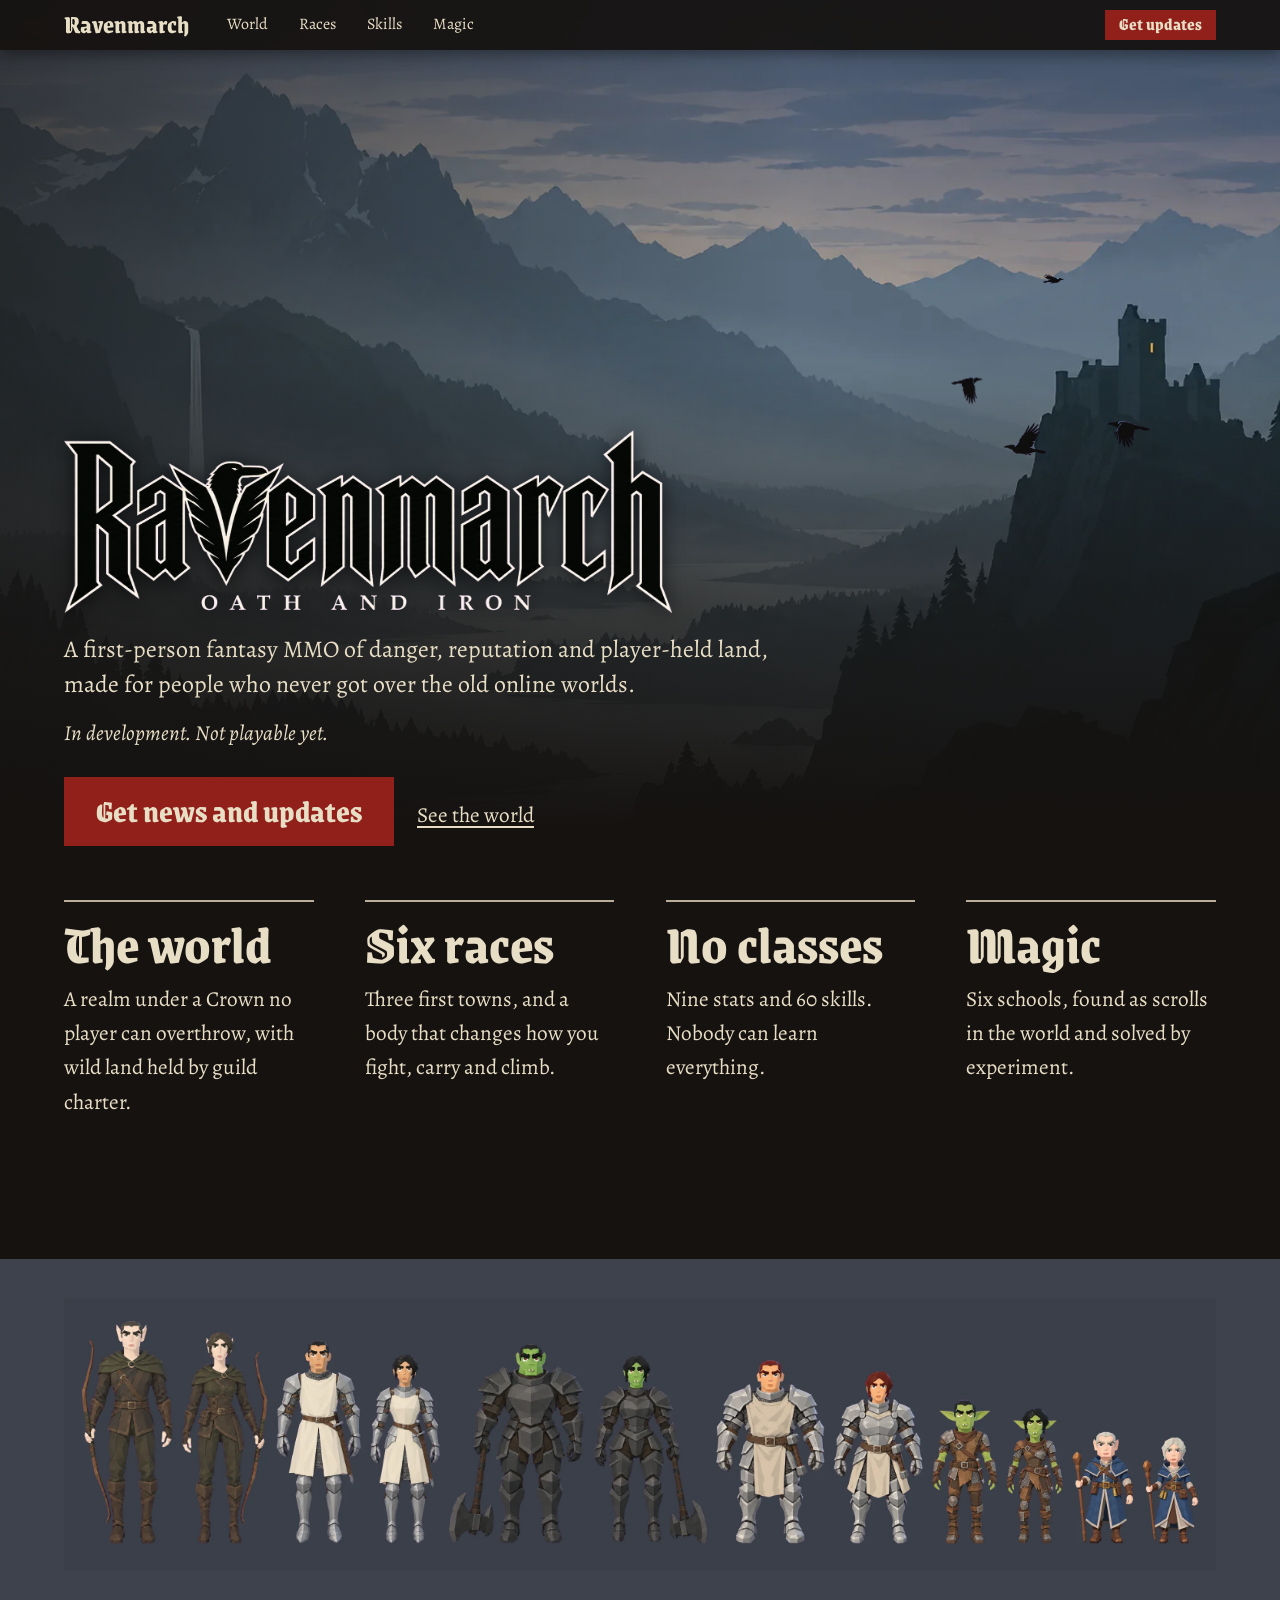
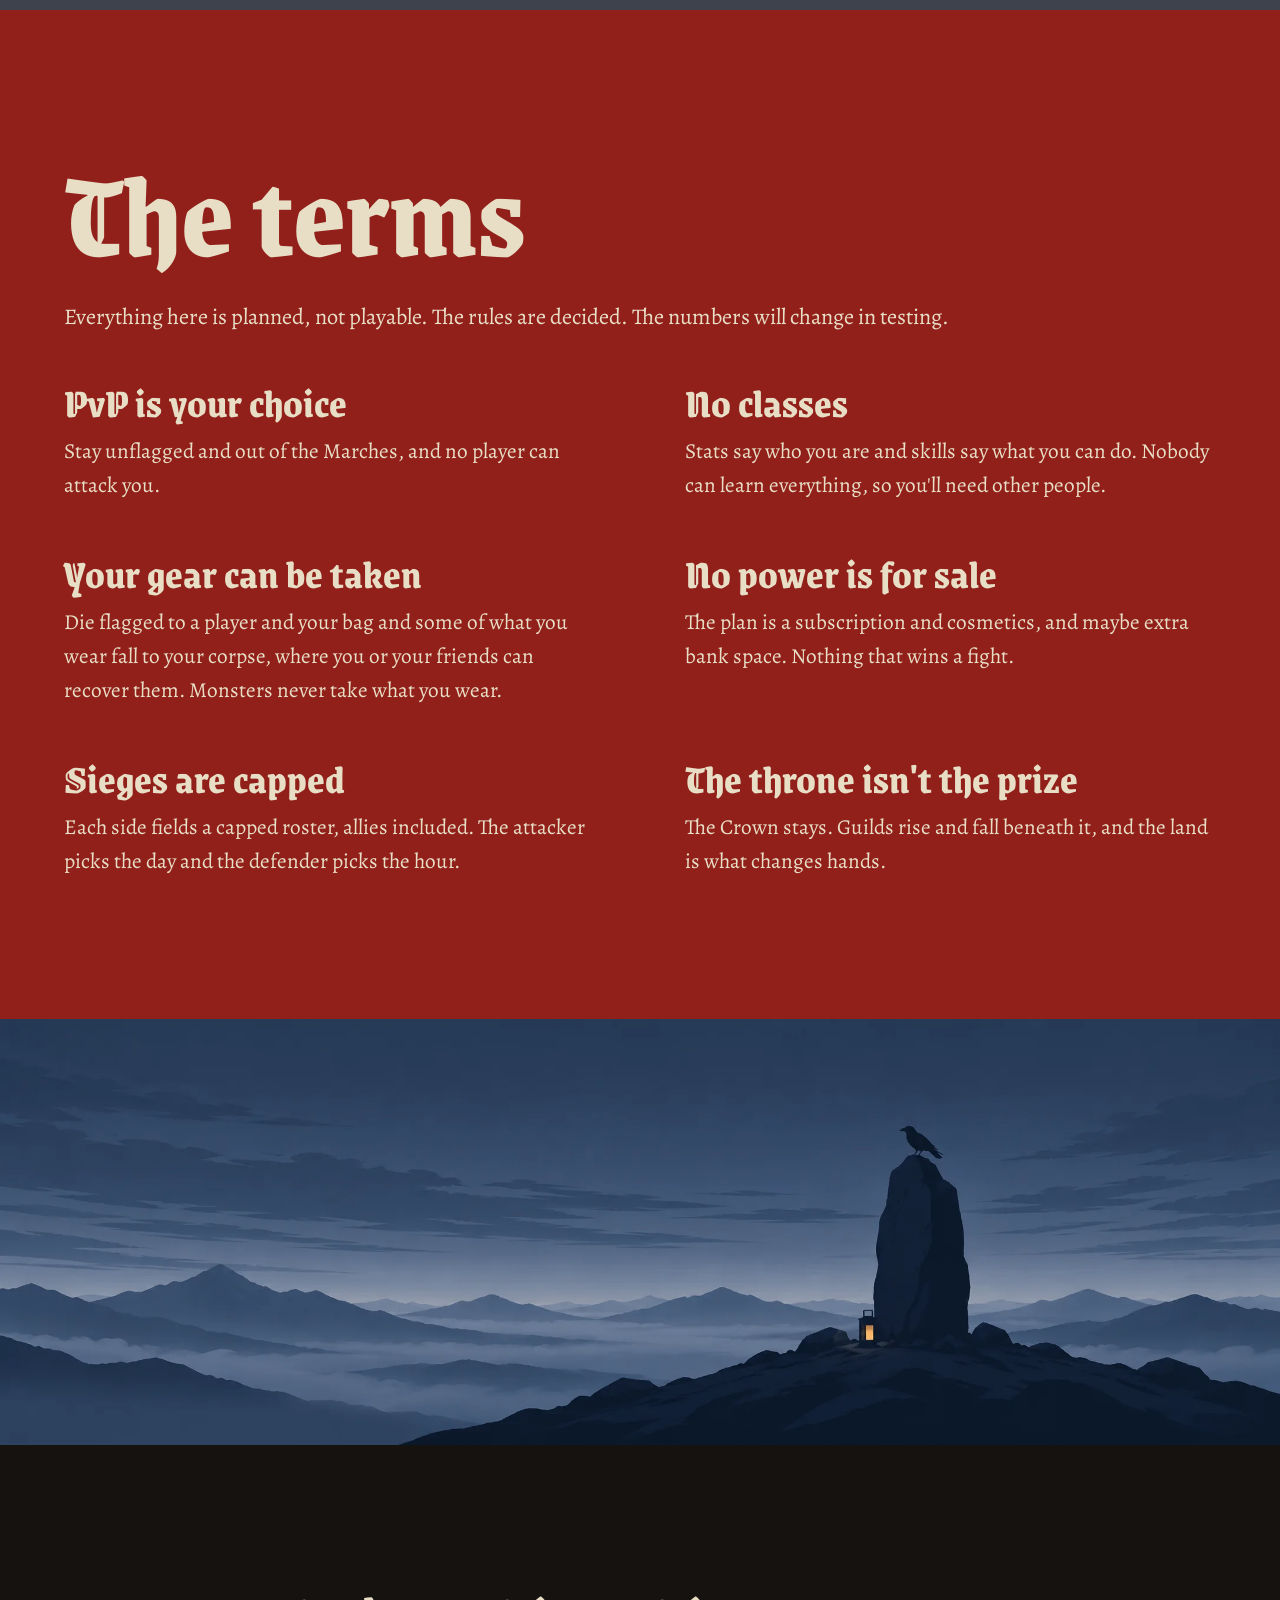
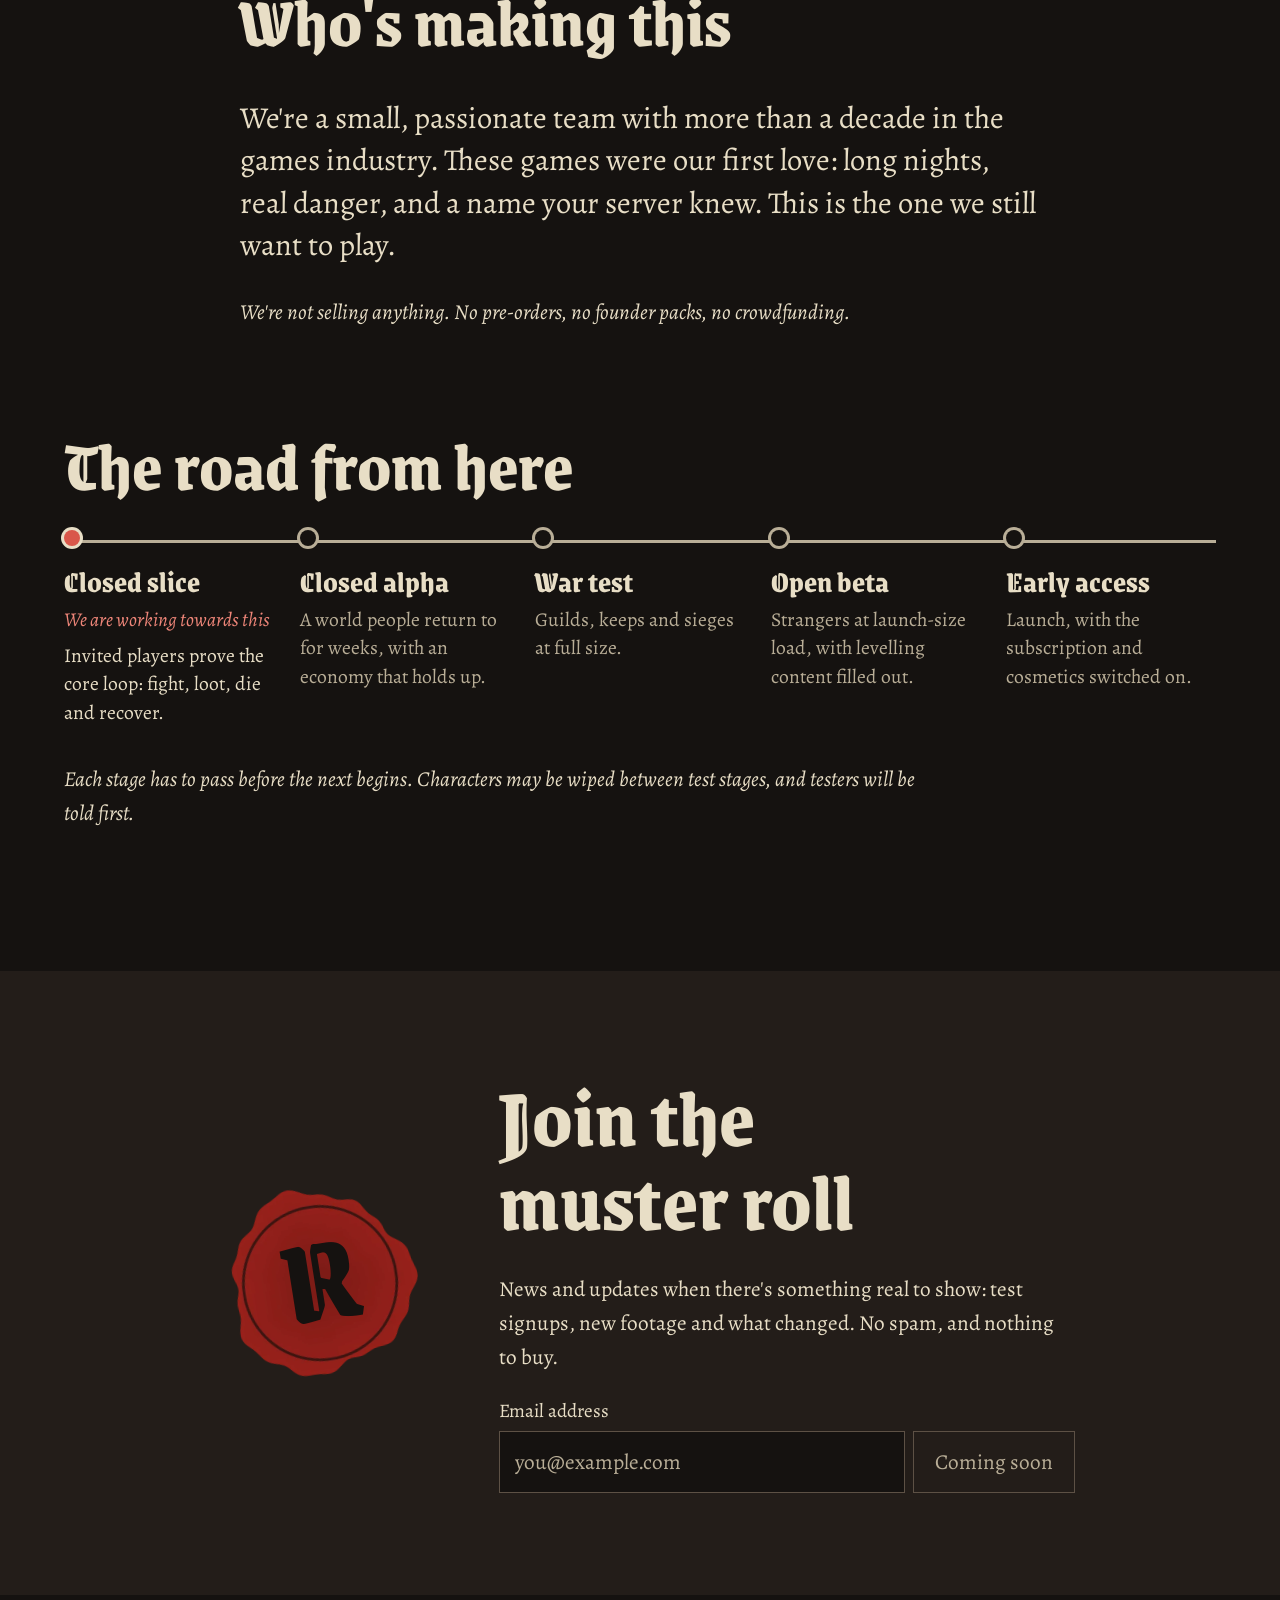
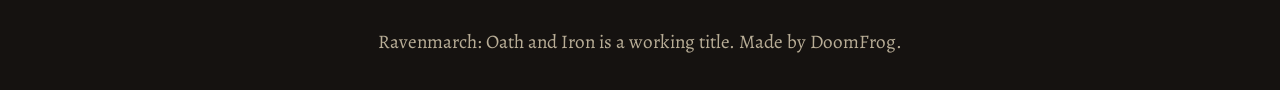
==== index.html @ f4b43df2 "Smooth the raven wingbeat loop" ====
<!doctype html>
<html lang="en">
<head>
<meta charset="utf-8">
<meta name="viewport" content="width=device-width, initial-scale=1">
<title>Ravenmarch: Oath and Iron</title>
<meta name="description" content="A first-person fantasy MMO of danger, reputation and player-held land. In development, not playable yet.">
<link rel="canonical" href="https://doomfrog.dev/">
<meta property="og:title" content="Ravenmarch: Oath and Iron">
<meta property="og:description" content="A first-person fantasy MMO of danger, reputation and player-held land. In development, not playable yet.">
<meta property="og:type" content="website">
<meta property="og:url" content="https://doomfrog.dev/">
<meta property="og:image" content="https://doomfrog.dev/assets/art/share.jpg">
<meta name="twitter:card" content="summary_large_image">
<meta name="theme-color" content="#151210">
<link rel="icon" href="assets/art/emblem.png" type="image/png">
<link rel="preload" href="assets/fonts/grenze-gotisch-latin-800-normal.woff2" as="font" type="font/woff2" crossorigin>
<link rel="stylesheet" href="styles.css">
</head>
<body>
<a class="skip" href="#doors">Skip to the page</a>
<header class="bar">
  <a class="bar__name" href="index.html">Ravenmarch</a>
  <nav aria-label="Main">
    <a href="world.html">World</a>
    <a href="races.html">Races</a>
    <a href="skills.html">Skills</a>
    <a href="magic.html">Magic</a>
  </nav>
  <a class="bar__news" href="index.html#news">Get updates</a>
</header>

<header class="decree">
  <img class="decree__plate" src="assets/art/hero.webp" width="2560" height="1439" alt="A dusk valley with a river, a distant waterfall and a lone keep on a crag, under a dusk sky.">
  <canvas class="decree__ravens" id="ravens-back" aria-hidden="true"></canvas>
  <img class="decree__plate" id="hero-keep" src="assets/art/hero-keep.webp" width="2560" height="1439" alt="">
  <canvas class="decree__ravens" id="ravens-front" aria-hidden="true"></canvas>
  <div class="decree__words">
    <h1 class="decree__logo"><img src="assets/art/logo.webp?v=2" width="1500" height="451" alt="Ravenmarch: Oath and Iron"></h1>
    <p class="decree__pitch">A first-person fantasy MMO of danger, reputation and player-held land, made for people who never got over the old online worlds.</p>
    <p class="decree__truth">In development. Not playable yet.</p>
    <a class="press" href="#news">Get news and updates</a>
    <a class="decree__also" href="world.html">See the world</a>
  </div>
</header>

<main>
  <section class="doors" id="doors">
    <a href="world.html"><h2>The world</h2><p>A realm under a Crown no player can overthrow, with wild land held by guild charter.</p></a>
    <a href="races.html"><h2>Six races</h2><p>Three first towns, and a body that changes how you fight, carry and climb.</p></a>
    <a href="skills.html"><h2>No classes</h2><p>Nine stats and 60 skills. Nobody can learn everything.</p></a>
    <a href="magic.html"><h2>Magic</h2><p>Six schools, found as scrolls in the world and solved by experiment.</p></a>
  </section>

  <a class="band" href="races.html">
    <img src="assets/art/race-group.webp" width="3000" height="712" alt="All six races side by side at their true heights, a man and a woman of each." loading="lazy">
  </a>

  <section class="terms">
    <h2>The terms</h2>
    <p class="terms__note">Everything here is planned, not playable. The rules are decided. The numbers will change in testing.</p>
    <dl>
      <div><dt>PvP is your choice</dt><dd>Stay unflagged and out of the Marches, and no player can attack you.</dd></div>
      <div><dt>No classes</dt><dd>Stats say who you are and skills say what you can do. Nobody can learn everything, so you'll need other people.</dd></div>
      <div><dt>Your gear can be taken</dt><dd>Die flagged to a player and your bag and some of what you wear fall to your corpse, where you or your friends can recover them. Monsters never take what you wear.</dd></div>
      <div><dt>No power is for sale</dt><dd>The plan is a subscription and cosmetics, and maybe extra bank space. Nothing that wins a fight.</dd></div>
      <div><dt>Sieges are capped</dt><dd>Each side fields a capped roster, allies included. The attacker picks the day and the defender picks the hour.</dd></div>
      <div><dt>The throne isn't the prize</dt><dd>The Crown stays. Guilds rise and fall beneath it, and the land is what changes hands.</dd></div>
    </dl>
  </section>

  <figure class="vista">
    <img src="assets/art/oath.webp" width="2172" height="724" alt="A standing oath stone on a dark hill at dusk, with a raven on top and a lantern at its foot." loading="lazy">
  </figure>

  <section class="makers">
    <h2>Who's making this</h2>
    <p>We're a small, passionate team with more than a decade in the games industry. These games were our first love: long nights, real danger, and a name your server knew. This is the one we still want to play.</p>
    <p class="makers__plain">We're not selling anything. No pre-orders, no founder packs, no crowdfunding.</p>
  </section>

  <section class="road">
    <h2>The road from here</h2>
    <ol>
      <li class="road__here"><h3>Closed slice</h3><p class="road__now">We are working towards this</p><p>Invited players prove the core loop: fight, loot, die and recover.</p></li>
      <li><h3>Closed alpha</h3><p>A world people return to for weeks, with an economy that holds up.</p></li>
      <li><h3>War test</h3><p>Guilds, keeps and sieges at full size.</p></li>
      <li><h3>Open beta</h3><p>Strangers at launch-size load, with levelling content filled out.</p></li>
      <li><h3>Early access</h3><p>Launch, with the subscription and cosmetics switched on.</p></li>
    </ol>
    <p class="road__close">Each stage has to pass before the next begins. Characters may be wiped between test stages, and testers will be told first.</p>
  </section>

  <section class="muster" id="news">
    <div class="seal" aria-hidden="true"><img src="assets/art/seal.webp" width="240" height="240" alt="" loading="lazy"><span>R</span></div>
    <div class="muster__words">
      <h2>Join the muster roll</h2>
      <p>News and updates when there's something real to show: test signups, new footage and what changed. No spam, and nothing to buy.</p>
      <form aria-label="News and updates signup, coming soon">
        <label for="email">Email address</label>
        <div class="muster__row">
          <input id="email" type="email" placeholder="you@example.com" disabled>
          <button type="button" disabled>Coming soon</button>
        </div>
      </form>
    </div>
  </section>
</main>

<footer>
  <p>Ravenmarch: Oath and Iron is a working title. Made by DoomFrog.</p>
</footer>
<script src="main.js?v=7" defer></script>
</body>
</html>
---- styles.css ----
@font-face { font-family: "Grenze Gotisch"; src: url("assets/fonts/grenze-gotisch-latin-800-normal.woff2") format("woff2"); font-weight: 800; font-display: swap; }
@font-face { font-family: "Grenze Gotisch"; src: url("assets/fonts/grenze-gotisch-latin-500-normal.woff2") format("woff2"); font-weight: 500; font-display: swap; }
@font-face { font-family: "Alegreya"; src: url("assets/fonts/alegreya-latin-400-normal.woff2") format("woff2"); font-weight: 400; font-display: swap; }
@font-face { font-family: "Alegreya"; src: url("assets/fonts/alegreya-latin-700-normal.woff2") format("woff2"); font-weight: 700; font-display: swap; }
@font-face { font-family: "Alegreya"; src: url("assets/fonts/alegreya-latin-400-italic.woff2") format("woff2"); font-weight: 400; font-style: italic; font-display: swap; }

:root {
  --soot: #151210;
  --char: #231d19;
  --bone: #e8dec6;
  --bone-dim: #b9ae97;
  --oxblood: #92201a;
  --oxblood-lit: #d9574a;
  --gutter: clamp(1.25rem, 5vw, 5rem);
  --section: clamp(5rem, 11vw, 10rem);
  --cut: "Grenze Gotisch", serif;
  --text: "Alegreya", serif;
}

*, *::before, *::after { box-sizing: border-box; }
html { scroll-behavior: smooth; scrollbar-color: var(--oxblood) var(--soot); }
body { margin: 0; background: var(--soot); color: var(--bone); font-family: var(--text); font-size: clamp(1.15rem, 1.05rem + .35vw, 1.35rem); line-height: 1.6; -webkit-font-smoothing: antialiased; }
::selection { background: var(--oxblood); color: var(--bone); }
:focus-visible { outline: 3px solid var(--oxblood-lit); outline-offset: 4px; }
img, svg { display: block; max-width: 100%; height: auto; }
h1, h2, h3, dt { font-family: var(--cut); font-weight: 800; line-height: 1.02; margin: 0; text-wrap: balance; }
h2 { font-size: clamp(2.5rem, 2rem + 3vw, 5rem); margin-bottom: .55em; }
p { margin: 0 0 1em; }
ul { margin: 0; padding: 0; list-style: none; }

.skip { position: absolute; left: var(--gutter); top: -4rem; background: var(--bone); color: var(--soot); padding: .4em .8em; z-index: 2; }
.skip:focus { top: 1rem; }

.decree { position: relative; min-height: 100svh; display: flex; align-items: flex-end; overflow: hidden; isolation: isolate; }
.decree__plate { position: absolute; inset: 0; width: 100%; height: 100%; max-width: none; object-fit: cover; object-position: 62% 60%; z-index: -1; }
.decree__ravens { position: absolute; inset: 0; width: 100%; height: 100%; z-index: -1; pointer-events: none; }
.decree__words { padding: var(--gutter); padding-bottom: clamp(2rem, 6vh, 4.5rem); max-width: 54rem; }
.decree h1 { font-size: clamp(4.6rem, 10vw, 11.5rem); letter-spacing: -.01em; line-height: .84; }
.decree__sub { font-family: var(--cut); font-weight: 500; font-size: clamp(1.9rem, 1.4rem + 2vw, 3.4rem); margin: .1em 0 .55em; }
.decree__logo { margin-bottom: 1.2rem; }
.decree__logo img { width: min(100%, 38rem); filter: drop-shadow(0 3px 10px rgb(0 0 0 / .6)); }
.decree__pitch { max-width: 32em; font-size: 1.12em; line-height: 1.45; margin-bottom: .6em; }
.decree__truth { font-style: italic; color: var(--bone); margin-bottom: 1.3em; }
.decree__words > p, .press { position: relative; }
.decree::after { content: ""; position: absolute; inset: 0; z-index: -1; background: linear-gradient(to top, var(--soot) 8%, rgb(21 18 16 / .6) 34%, transparent 60%), linear-gradient(to right, rgb(21 18 16 / .62), transparent 62%); pointer-events: none; }

.decree__words .decree__credit { position: absolute; right: var(--gutter); bottom: 1rem; margin: 0; font-size: .8rem; font-style: italic; color: var(--bone); }

.press { display: inline-block; background: var(--oxblood); color: var(--bone); font-family: var(--cut); font-weight: 800; font-size: 1.5em; line-height: 1; padding: .55em 1em .6em; text-decoration: none; transition: background-color .2s, transform .15s; }
.press:hover { background: #ad2a22; }
.press:active { transform: translateY(2px); }

.realm { display: grid; grid-template-columns: minmax(0, 1fr) minmax(0, 1.05fr); gap: clamp(2.5rem, 6vw, 6rem); align-items: start; padding: var(--section) var(--gutter); max-width: 92rem; margin: 0 auto; }
.realm__words > p { max-width: 34em; }
.lands { margin-top: 1.8rem; border-top: 1px solid var(--bone-dim); }
.lands li { border-bottom: 1px solid var(--bone-dim); }
.lands button { display: grid; grid-template-columns: 9.5rem 1fr; gap: 1rem; width: 100%; padding: .85rem .6rem; background: none; border: 0; color: var(--bone); font: inherit; font-size: .95em; line-height: 1.4; text-align: left; cursor: pointer; transition: background-color .2s; }
.lands strong { font-family: var(--cut); font-weight: 800; font-size: 1.5em; line-height: 1.05; }
.lands button:hover { background: var(--char); }
.lands button[aria-pressed="true"] { background: var(--oxblood); }

.map { margin: 0; color: var(--bone); position: sticky; top: 2rem; }
.tier { transition: fill .2s; cursor: pointer; }
.tier.is-active { fill: var(--oxblood); }
.tier--crown.is-active { fill: transparent; }
.tier[data-land="crown"]:not(.tier--crown).is-active { fill: var(--oxblood); }
.marks { pointer-events: none; color: var(--bone); paint-order: stroke; }
.names { pointer-events: none; font-family: var(--cut); font-weight: 800; font-size: 32px; fill: var(--bone); paint-order: stroke; stroke: var(--soot); stroke-width: 9px; stroke-linejoin: round; }
.map figcaption { margin-top: .6rem; font-style: italic; font-size: .85em; color: var(--bone-dim); text-align: center; }

.terms { padding: var(--section) var(--gutter); background: var(--oxblood); }
.terms > * { max-width: 78rem; margin-left: auto; margin-right: auto; }
.terms h2 { font-size: clamp(3.4rem, 2rem + 7vw, 8rem); margin-bottom: .2em; }
.terms__note { font-size: 1.05em; margin-bottom: 3rem; }
.terms dl { display: grid; grid-template-columns: repeat(2, minmax(0, 1fr)); gap: clamp(2rem, 4vw, 3.5rem) clamp(2.5rem, 7vw, 7rem); margin-top: 0; margin-bottom: 0; }
.terms dt { font-size: clamp(1.9rem, 1.5rem + 1.3vw, 2.8rem); margin-bottom: .25em; }
.terms dd { margin: 0; max-width: 32em; }

.craft { padding: var(--section) var(--gutter) 0; max-width: 78rem; margin: 0 auto; }
.craft__lead, .magic__lead { max-width: 38em; font-size: 1.1em; margin-bottom: 2.6rem; }
.craft__columns { display: grid; grid-template-columns: repeat(3, minmax(0, 1fr)); gap: clamp(2rem, 5vw, 4.5rem); }
.craft h3 { font-size: clamp(1.9rem, 1.5rem + 1.3vw, 2.8rem); margin-bottom: .3em; }
.craft__columns p { margin: 0; }

.magic { margin-top: var(--section); padding: var(--section) var(--gutter); background: var(--char); }
.magic > * { max-width: 78rem; margin-left: auto; margin-right: auto; }
.magic__lead { margin-left: auto; margin-right: auto; max-width: 78rem; }
.magic dl { display: grid; grid-template-columns: repeat(3, minmax(0, 1fr)); gap: 2rem clamp(2rem, 5vw, 4.5rem); margin-top: 0; margin-bottom: 0; }
.magic dt { font-size: clamp(1.9rem, 1.5rem + 1.3vw, 2.8rem); margin-bottom: .15em; }
.magic dd { margin: 0; }

.bonds { padding: var(--section) var(--gutter) 0; max-width: 58rem; margin: 0 auto; }
.bonds p { margin: 0; }

.bar { position: fixed; inset: 0 0 auto; z-index: 3; display: flex; align-items: center; gap: clamp(1rem, 3vw, 2.5rem); padding: .6rem var(--gutter); background: rgb(21 18 16 / .92); box-shadow: 0 4px 14px rgb(0 0 0 / .4); }
.bar a { color: var(--bone); text-decoration: none; }
.bar__name { font-family: var(--cut); font-weight: 800; font-size: 1.6rem; line-height: 1; }
.bar nav { display: flex; gap: clamp(.9rem, 2.4vw, 2rem); margin-right: auto; font-size: 1rem; }
.bar nav a:hover, .bar nav a[aria-current="page"] { text-decoration: underline; text-underline-offset: .3em; }
.bar .bar__news { background: var(--oxblood); padding: .35em .8em .4em; font-family: var(--cut); font-weight: 800; font-size: 1.1rem; line-height: 1; white-space: nowrap; }
.bar .bar__news:hover { background: #ad2a22; }

.doors { display: grid; grid-template-columns: repeat(4, minmax(0, 1fr)); gap: clamp(1.5rem, 4vw, 3.5rem); padding: 0 var(--gutter) var(--section); max-width: 92rem; margin: 0 auto; }
.doors a { color: var(--bone); text-decoration: none; padding-top: 1rem; background: linear-gradient(var(--bone-dim), var(--bone-dim)) left top / 100% 2px no-repeat; }
.doors h2 { margin-bottom: .2em; font-size: clamp(2.2rem, 1.8rem + 2vw, 3.6rem); }
.doors p { margin: 0; }
.doors a:hover h2 { text-decoration: underline; text-underline-offset: .15em; text-decoration-thickness: 3px; }

.page { max-width: 72rem; margin: 0 auto; padding: clamp(6rem, 12vw, 9rem) var(--gutter) var(--section); }
.page__head { max-width: 46rem; margin-bottom: clamp(3rem, 7vw, 6rem); }
.page h1 { font-size: clamp(3.6rem, 2rem + 7vw, 8rem); line-height: .95; margin-bottom: .35em; }
.page__head p { font-size: 1.15em; margin: 0; }
.page__note { margin: clamp(3rem, 6vw, 5rem) 0 0; font-style: italic; color: var(--bone-dim); }

.roster { margin-bottom: 2rem; }
.roster ol { list-style: none; margin: 0; padding: 0; display: flex; flex-wrap: wrap; justify-content: center; gap: .4rem 1.6rem; }
.roster a { color: var(--bone-dim); text-decoration: none; font-family: var(--cut); font-weight: 800; font-size: 1.5rem; }
.roster a:hover { color: var(--bone); }
.roster a[aria-current="true"] { color: var(--bone); text-decoration: underline; text-underline-offset: .25em; text-decoration-color: var(--oxblood-lit); text-decoration-thickness: 3px; }

.carousel { display: grid; grid-template-columns: 4rem minmax(0, 1fr) 4rem; gap: clamp(.5rem, 2vw, 1.5rem); align-items: center; }
.carousel__stage { grid-column: 2; }
.carousel__arrow { display: grid; place-items: center; width: 3.6rem; height: 3.6rem; padding: .7rem; background: var(--oxblood); color: var(--bone); border: 0; border-radius: 50%; cursor: pointer; transition: background-color .2s; }
.carousel__arrow[hidden] { display: none; }
.carousel__arrow:hover { background: #ad2a22; }
.carousel__arrow svg { width: 100%; height: 100%; }

.stats { list-style: none; margin: 1.2rem auto 0; padding: 0; width: min(100%, 26rem); display: grid; gap: .22rem; text-align: left; font-size: .85em; line-height: 1.2; }
.stats li { display: grid; grid-template-columns: 6.6rem minmax(0, 1fr) 1.8rem; gap: .6rem; align-items: center; }
.stats i { display: block; height: .55rem; background: linear-gradient(to right, var(--oxblood-lit) calc(var(--value) * 100%), #3a3129 0); }
.stats b { font-weight: 700; text-align: right; font-variant-numeric: tabular-nums; }

.race { display: grid; justify-items: center; gap: 1.6rem; text-align: center; min-height: 22rem; align-content: center; }
.carousel.is-live .race:not(.is-shown) { display: none; }
.race.is-shown { animation: race-in .35s cubic-bezier(.16, 1, .3, 1); }
.race > div { max-width: 38rem; }
.race__art { margin: 0; width: min(100%, 44rem); }
.page--world .page__head { max-width: 62rem; }
.page--world .realm { padding: 0; max-width: none; margin-bottom: clamp(3.5rem, 8vw, 6.5rem); }
.page a { color: inherit; }
.race__art.is-empty { display: none; }
.race h2 { font-size: clamp(3.4rem, 2rem + 6vw, 7rem); margin-bottom: .1em; }
.race__home { font-style: italic; font-size: 1.15em; margin-bottom: .7em; }
.race__lean { margin: 0; color: var(--bone-dim); }
.page--races .page__head { margin-inline: auto; text-align: center; margin-bottom: 2.4rem; }
.page--races .page__note { text-align: center; }

@keyframes race-in { from { opacity: 0; transform: translateY(8px); } to { opacity: 1; transform: none; } }

.plain { margin-bottom: clamp(3.5rem, 8vw, 6.5rem); }
.plain > p { max-width: 38em; }
.bands { display: grid; grid-template-columns: repeat(3, minmax(0, 12rem)); gap: 1rem; margin-top: 1.4rem; }
.bands strong { display: block; font-family: var(--cut); font-weight: 800; font-size: 1.6rem; line-height: 1.1; }

.pairs, .titles { display: grid; grid-template-columns: repeat(3, minmax(0, 1fr)); gap: 1.8rem clamp(2rem, 4vw, 3.5rem); margin: 2rem 0 0; }
.titles { grid-template-columns: repeat(5, minmax(0, 1fr)); gap: 1.4rem 1.6rem; }
.pairs dt, .titles dt { font-family: var(--cut); font-weight: 800; font-size: 1.9rem; margin-bottom: .1em; }
.titles dt { font-size: 1.6rem; }
.pairs dd, .titles dd { margin: 0; }
.titles dd { font-size: .9em; color: var(--bone-dim); }
.groups { margin: 2rem 0 0; }
.groups div { display: grid; grid-template-columns: 11rem minmax(0, 1fr); gap: 1rem; padding: .7rem 0; border-bottom: 1px solid #55493d; }
.groups dt { font-family: var(--cut); font-weight: 800; font-size: 1.5rem; line-height: 1.2; }
.groups dd { margin: 0; }
.groups__note { margin: 1rem 0 0; font-style: italic; color: var(--bone-dim); }
.steps { list-style: none; margin: 2rem 0 0; padding: 0; display: grid; grid-template-columns: repeat(3, minmax(0, 1fr)); gap: 2rem clamp(2rem, 4vw, 3.5rem); counter-reset: step; }
.steps li { counter-increment: step; }
.steps h3 { font-size: 1.9rem; margin-bottom: .2em; }
.steps h3::before { content: counter(step) ". "; color: var(--oxblood-lit); }
.steps p { margin: 0; }

.band { display: block; background: #3e424d; padding: clamp(1rem, 3vw, 2.5rem) var(--gutter); }
.band img { width: 100%; max-width: 92rem; margin: 0 auto; transition: transform .25s; }
.band:hover img { transform: scale(1.01); }

.vista { margin: 0; }
.vista img { width: 100%; max-height: 34rem; object-fit: cover; }
.vista figcaption { margin-top: .5rem; font-style: italic; font-size: .85em; color: var(--bone-dim); }
.vista--page { margin-bottom: clamp(2.5rem, 6vw, 4.5rem); }

.schools img { width: 5rem; height: 5rem; margin-bottom: .5rem; }

.makers { padding: var(--section) var(--gutter) 0; max-width: 58rem; margin: 0 auto; }
.makers p { font-size: clamp(1.35rem, 1.1rem + 1vw, 1.9rem); line-height: 1.4; }

.ledger { padding: clamp(4rem, 8vw, 7rem) var(--gutter) var(--section); max-width: 58rem; margin: 0 auto; }
.ledger__columns { display: grid; grid-template-columns: repeat(2, minmax(0, 1fr)); gap: clamp(2rem, 6vw, 5rem); }
.ledger h3 { font-size: 2rem; padding-bottom: .3em; border-bottom: 3px solid var(--bone); margin-bottom: .3em; }
.ledger li { padding: .42em 0; border-bottom: 1px solid #55493d; }
.ledger__columns > div:last-child li { color: var(--bone-dim); }
.ledger__close { margin: 2rem 0 0; font-style: italic; }

.muster { display: flex; gap: clamp(1.5rem, 5vw, 4rem); align-items: center; justify-content: center; padding: clamp(4rem, 8vw, 7rem) var(--gutter); background: var(--char); }
.seal { position: relative; width: clamp(9rem, 18vw, 15rem); flex: none; transform: rotate(-9deg); }
.seal span { position: absolute; inset: 0; display: grid; place-items: center; font-family: var(--cut); font-weight: 800; font-size: clamp(4.6rem, 9.5vw, 8rem); line-height: 1; color: var(--soot); padding-bottom: .1em; }
.muster__words { max-width: 36rem; }
.muster h2 { font-size: clamp(2.2rem, 1.8rem + 2.4vw, 3.8rem); margin-bottom: .35em; }
.muster label { display: block; font-size: .9em; margin-bottom: .25em; }
.muster__row { display: flex; gap: .5rem; flex-wrap: wrap; }
.muster input { flex: 1 1 14rem; padding: .6em .7em; background: var(--soot); color: var(--bone-dim); border: 1px solid #5d5145; font: inherit; }
.muster input::placeholder { color: var(--bone-dim); opacity: 1; }
.muster button { padding: .6em 1em; background: none; color: var(--bone-dim); border: 1px solid #5d5145; font: inherit; cursor: not-allowed; }

footer { padding: 2rem var(--gutter); font-size: .9em; color: var(--bone-dim); text-align: center; }
footer p { margin: 0; }

.decree__also { margin-left: 1.2rem; color: var(--bone); text-underline-offset: .2em; }

.peoples { padding: 0 var(--gutter) var(--section); max-width: 92rem; margin: 0 auto; }
.peoples__note { max-width: 36em; margin-bottom: 2.6rem; }
.peoples ul { display: grid; grid-template-columns: repeat(3, minmax(0, 1fr)); gap: clamp(2rem, 5vw, 5rem); }
.peoples svg { width: 4rem; height: 4rem; color: var(--bone); margin-bottom: .8rem; }
.peoples h3 { font-size: clamp(2.4rem, 1.8rem + 2vw, 3.8rem); }
.peoples__names { font-style: italic; font-size: 1.15em; margin: .1em 0 .5em; }
.peoples li p:last-child { margin: 0; }

.lives { padding: var(--section) var(--gutter) 0; max-width: 78rem; margin: 0 auto; }
.lives__note { font-style: italic; margin-bottom: 2.6rem; }
.lives dl { display: grid; grid-template-columns: repeat(2, minmax(0, 1fr)); gap: clamp(2rem, 4vw, 3.5rem) clamp(2.5rem, 7vw, 7rem); margin: 0; }
.lives dt { font-size: clamp(1.9rem, 1.5rem + 1.3vw, 2.8rem); margin-bottom: .25em; }
.lives dd { margin: 0; }

.makers__plain { font-size: inherit !important; font-style: italic; margin: 0; }

.road { padding: clamp(4rem, 8vw, 7rem) var(--gutter) var(--section); max-width: 92rem; margin: 0 auto; }
.road ol { list-style: none; margin: 2rem 0 0; padding: 0; display: grid; grid-template-columns: repeat(5, minmax(0, 1fr)); gap: 1.6rem; background: linear-gradient(var(--bone-dim), var(--bone-dim)) left top / 100% 3px no-repeat; }
.road li { position: relative; padding-top: 1.6rem; font-size: .92em; line-height: 1.45; }
.road li::before { content: ""; position: absolute; top: -.6rem; left: 0; width: 1rem; height: 1rem; background: var(--soot); box-shadow: 0 0 0 3px var(--bone-dim); border-radius: 50%; }
.road h3 { font-size: 1.9rem; margin-bottom: .3em; }
.road__here::before { background: var(--oxblood-lit) !important; box-shadow: 0 0 0 3px var(--bone) !important; }
.road__now { color: #ef8679; font-style: italic; margin: 0 0 .4em; }
.road li p:last-child { margin: 0; }
.road li:not(.road__here) { color: var(--bone-dim); }
.road li:not(.road__here) h3 { color: var(--bone); }
.road__close { margin: 2.2rem 0 0; max-width: 40em; font-style: italic; }

.muster__fine { margin: .8rem 0 0; font-size: .85em; color: var(--bone-dim); }
.muster a, footer a { color: inherit; text-underline-offset: .2em; }
.muster h2 { font-size: clamp(3rem, 2rem + 4vw, 5.5rem); }

.policy { max-width: 42rem; margin: 0 auto; padding: clamp(3rem, 8vw, 6rem) var(--gutter); }
.policy h1 { font-size: clamp(3rem, 2rem + 4vw, 5rem); margin-bottom: .4em; }
.policy h2 { font-size: 2rem; margin: 1.6em 0 .3em; }
.policy a { color: var(--bone); text-underline-offset: .2em; }
.policy__draft { background: var(--oxblood); padding: .7em 1em; }


@media (max-width: 860px) {
  .realm { grid-template-columns: minmax(0, 1fr); }
  .map { order: -1; position: static; }
  .lands button { grid-template-columns: minmax(0, 1fr); gap: .15rem; }
  .terms dl, .ledger__columns { grid-template-columns: minmax(0, 1fr); }
  .muster { flex-direction: column; align-items: flex-start; }
  .decree__plate { object-position: 74% 0; height: 74%; }
  .decree::after { background: linear-gradient(to top, var(--soot) 40%, transparent 72%); }
}

@media (prefers-reduced-motion: reduce) {
  html { scroll-behavior: auto; }
  *, *::before, *::after { animation: none !important; transition: none !important; }
}

@media (max-width: 860px) {
  .peoples ul, .lives dl { grid-template-columns: minmax(0, 1fr); }
  .road ol { grid-template-columns: minmax(0, 1fr); border-top: 0; background: linear-gradient(var(--bone-dim), var(--bone-dim)) left top / 3px 100% no-repeat; padding-left: 1.4rem; gap: 1.2rem; }
  .road li { padding-top: 0; }
  .road li::before { top: .5rem; left: calc(-1.4rem - .3rem); }
  .decree__also { display: block; margin: .9rem 0 0; }
}

@media (max-width: 860px) {
  .decree__words .decree__credit { position: static; margin-top: 1rem; }
}

@media (max-width: 860px) {
  .craft__columns, .magic dl { grid-template-columns: minmax(0, 1fr); }
}

@media (max-width: 860px) {
  .doors, .pairs, .steps { grid-template-columns: minmax(0, 1fr); }
  .titles { grid-template-columns: repeat(2, minmax(0, 1fr)); }
  .groups div { grid-template-columns: minmax(0, 1fr); gap: .1rem; }
  .bar { flex-wrap: wrap; gap: .3rem 1rem; }
  .bar nav { order: 3; width: 100%; margin: 0; }
  .bar .bar__news { margin-left: auto; }
  .decree__words { padding-top: 7rem; }
}

@media (max-width: 860px) {
  .bands { grid-template-columns: minmax(0, 1fr); }
}

@media (max-width: 860px) {
  .carousel { grid-template-columns: 1fr 1fr; }
  .carousel__stage { grid-column: 1 / -1; grid-row: 1; }
  .carousel__arrow--back { justify-self: end; }
  .roster a { font-size: 1.3rem; }
}
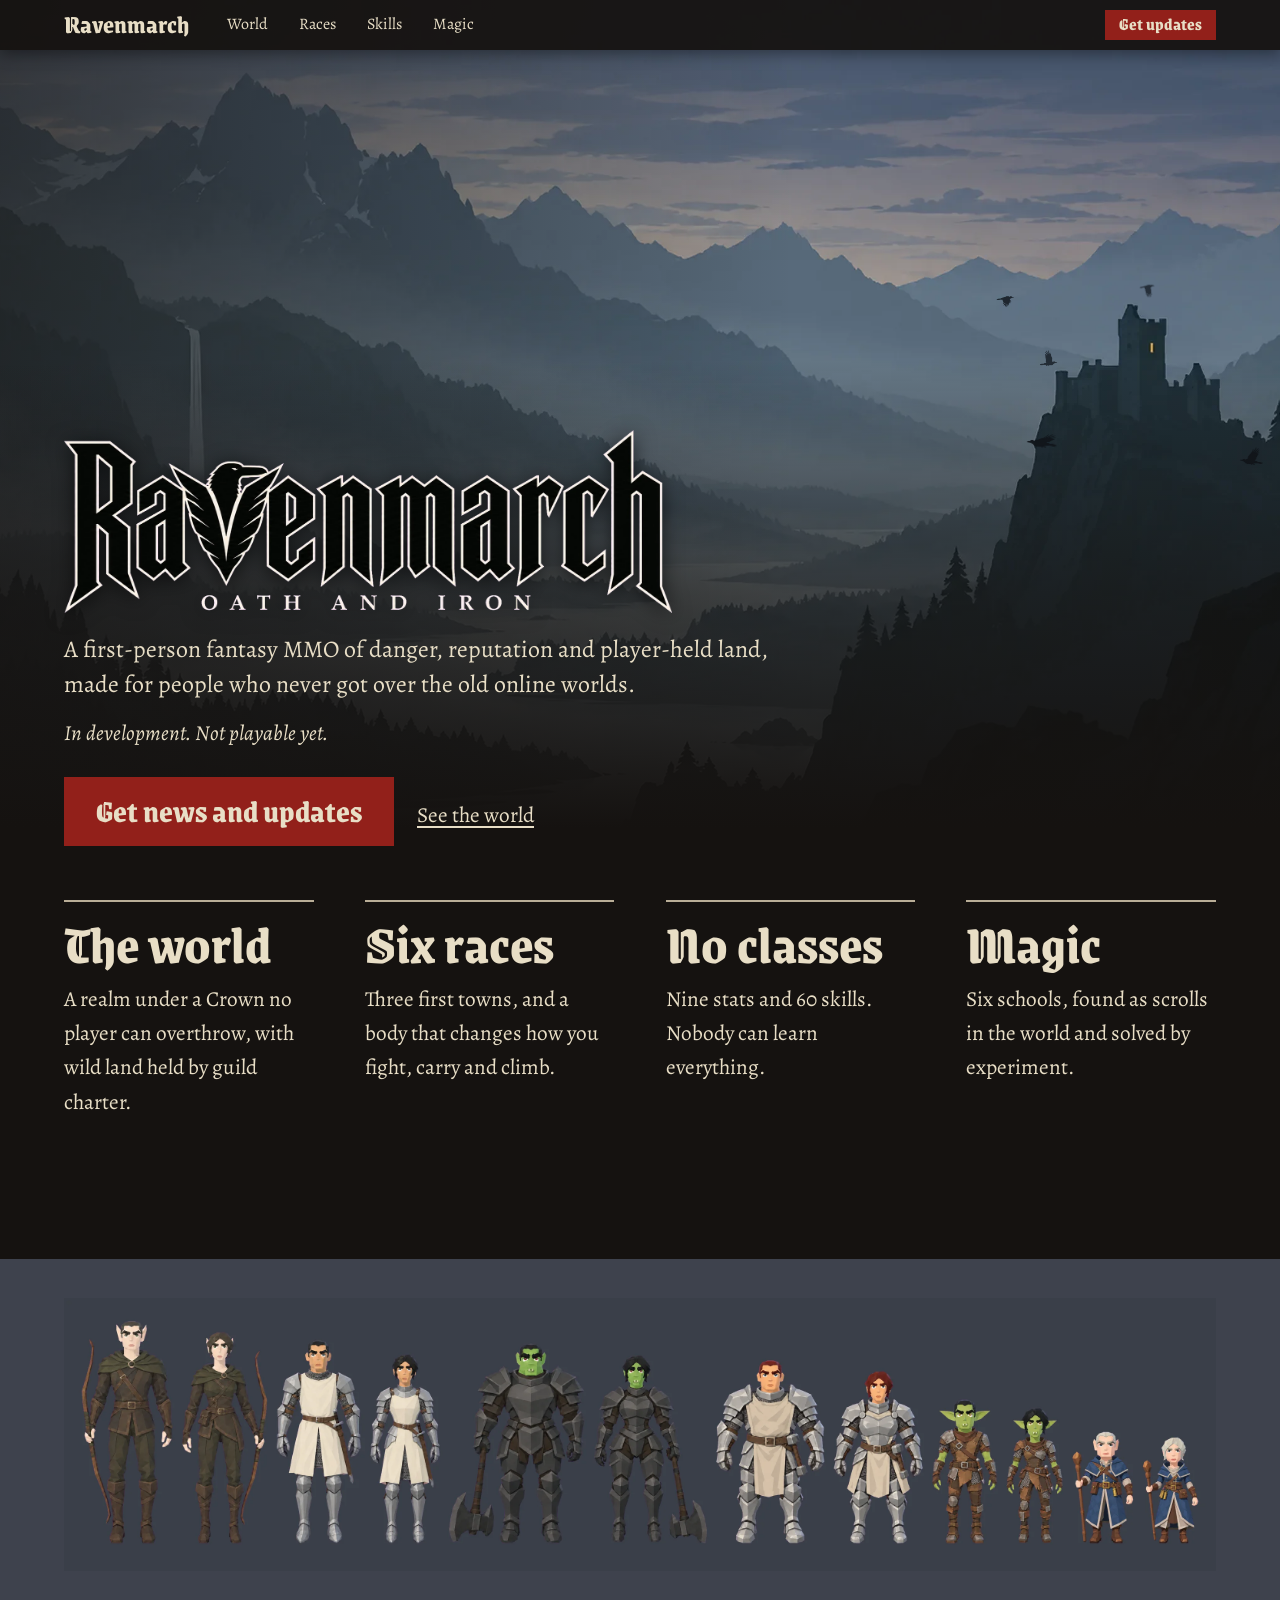
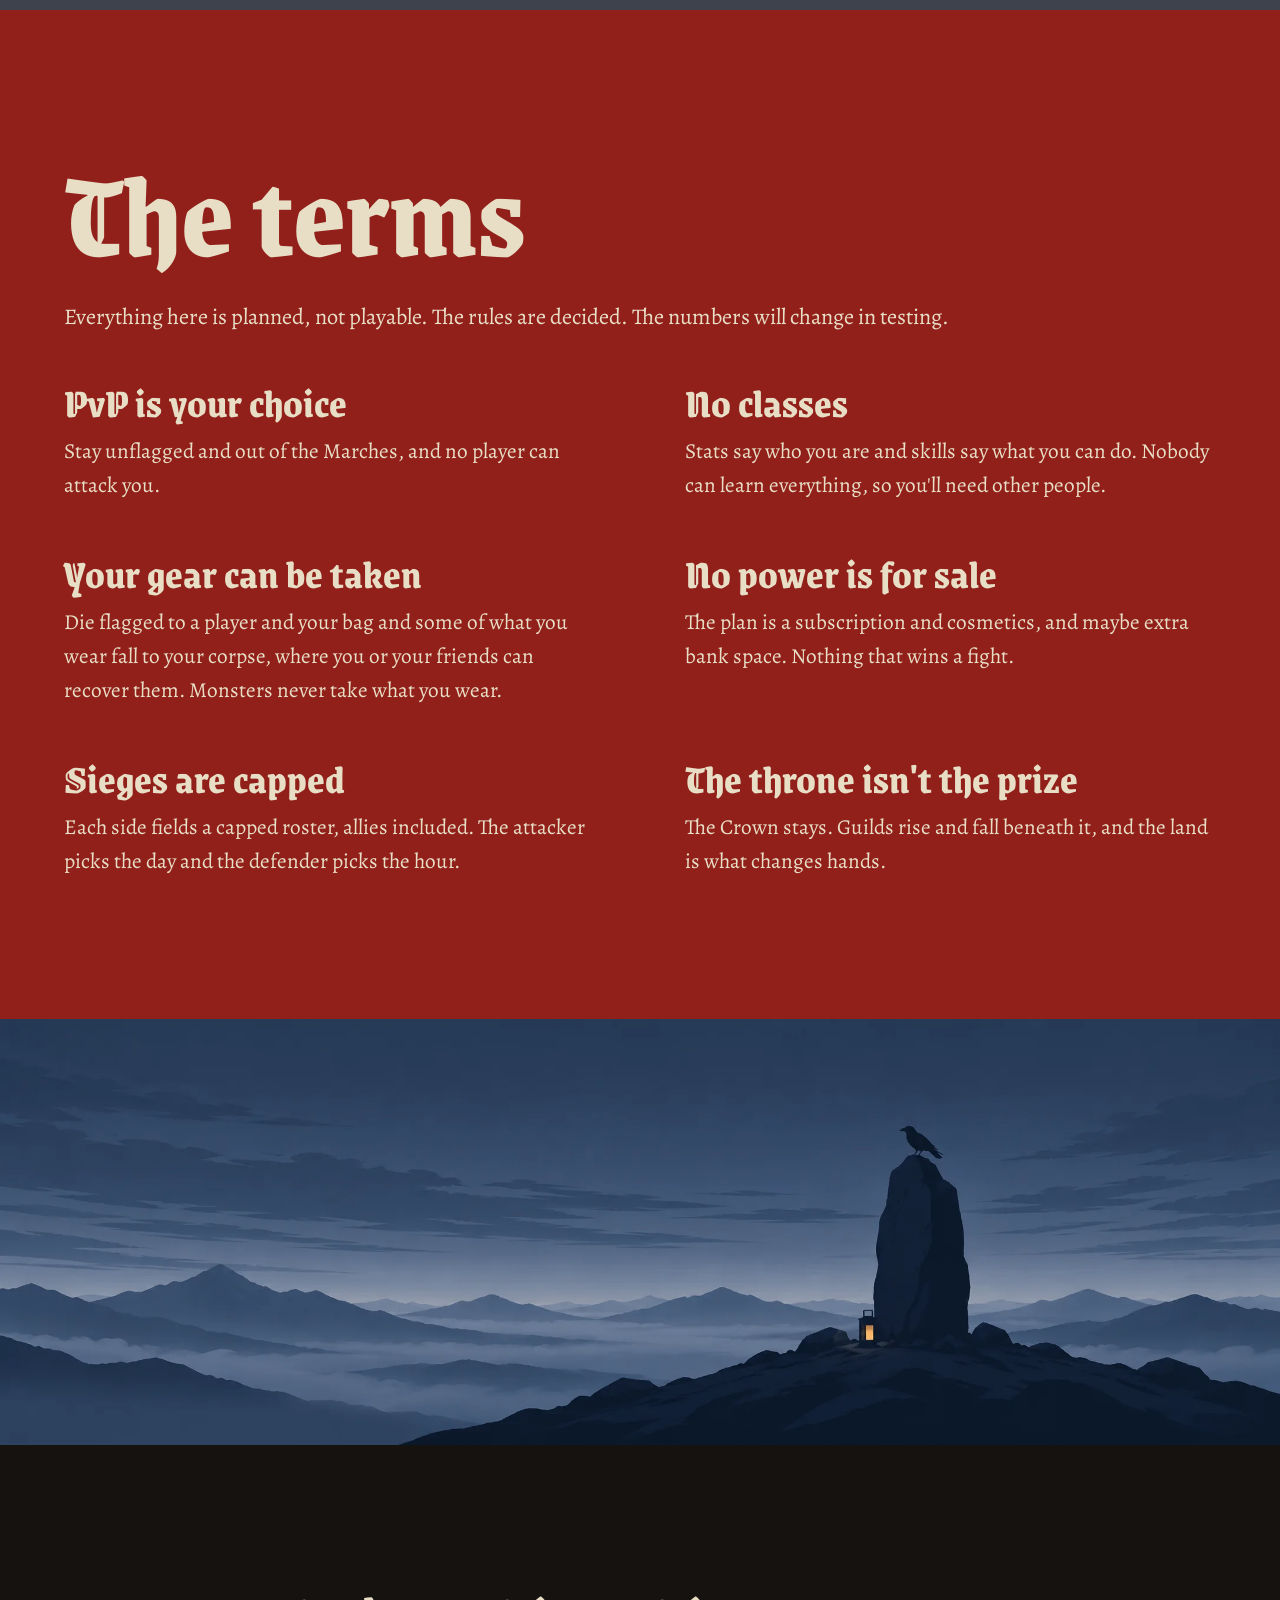
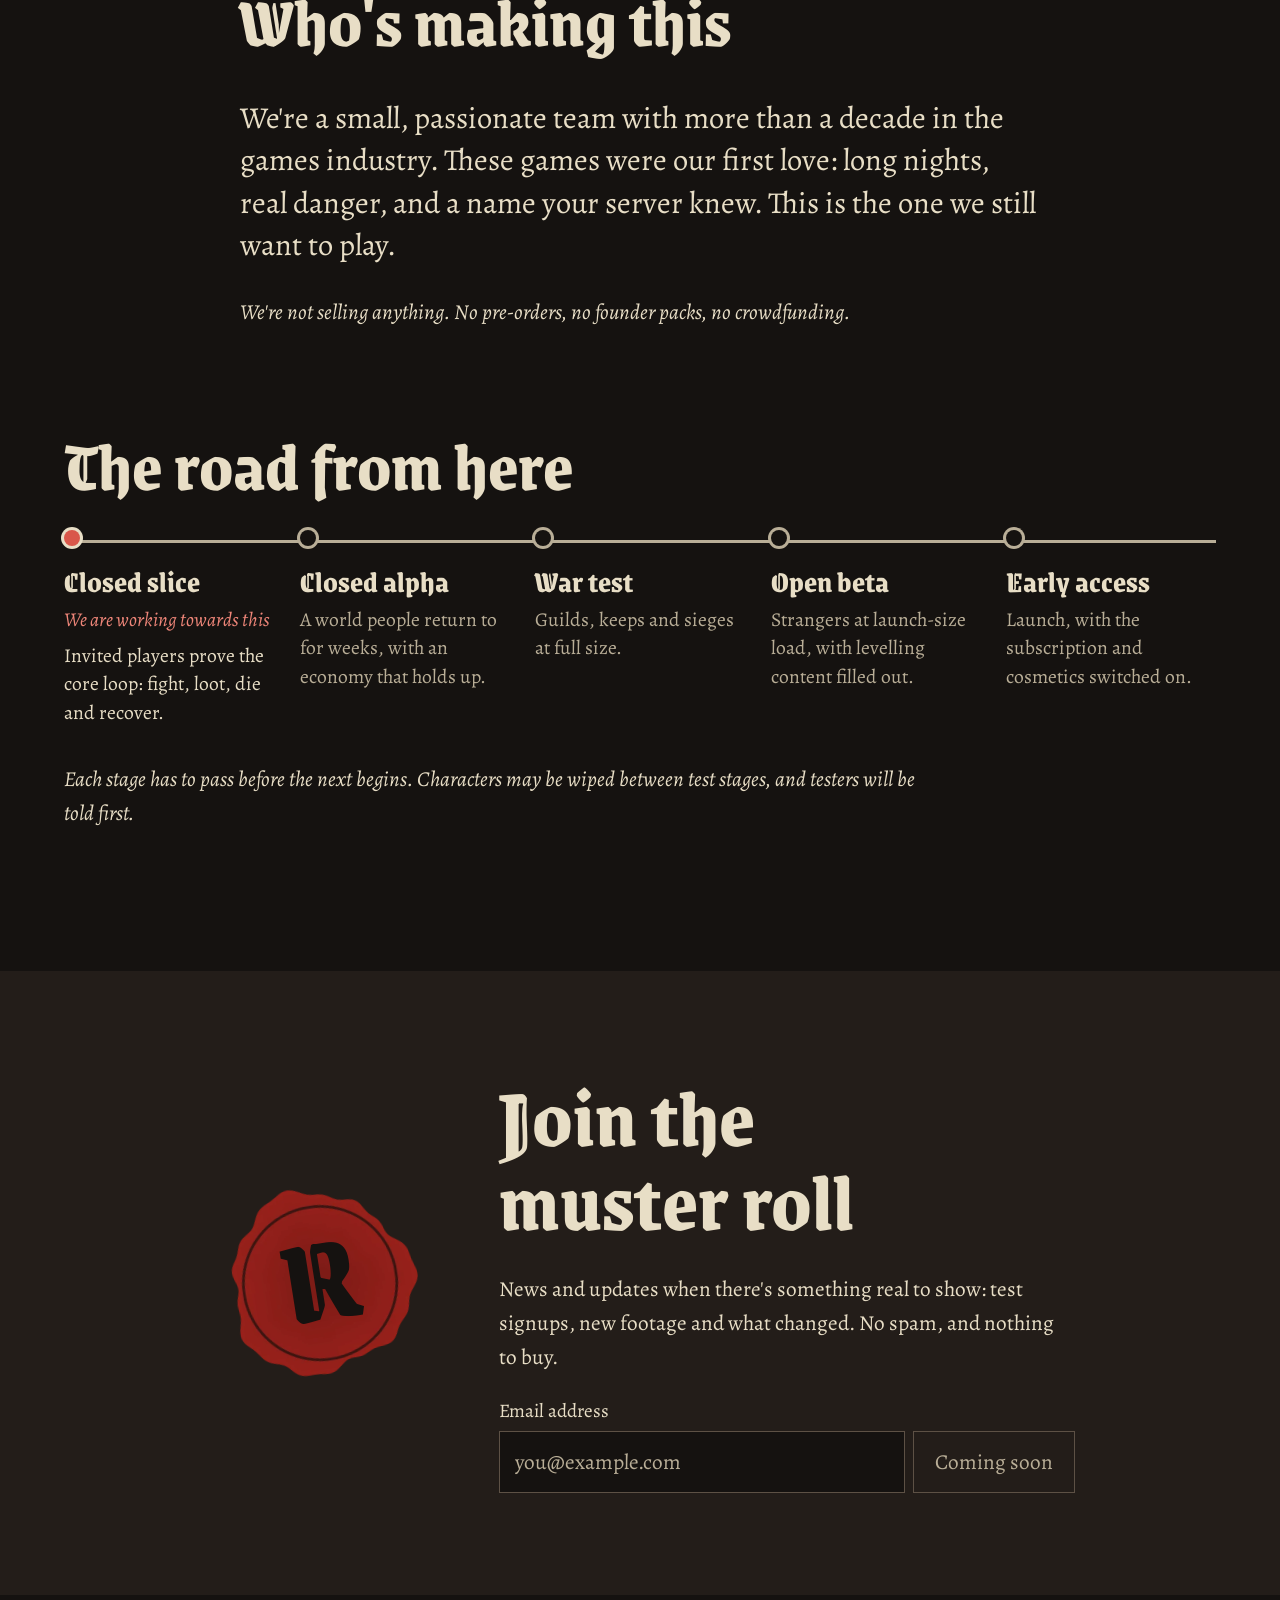
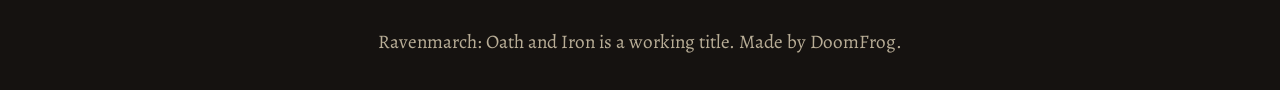
==== commit 581c6d2d: "Make the ravens small flat silhouettes" ====
--- a/index.html
+++ b/index.html
@@ -110,6 +110,6 @@
 <footer>
   <p>Ravenmarch: Oath and Iron is a working title. Made by DoomFrog.</p>
 </footer>
-<script src="main.js?v=7" defer></script>
+<script src="main.js?v=9" defer></script>
 </body>
 </html>
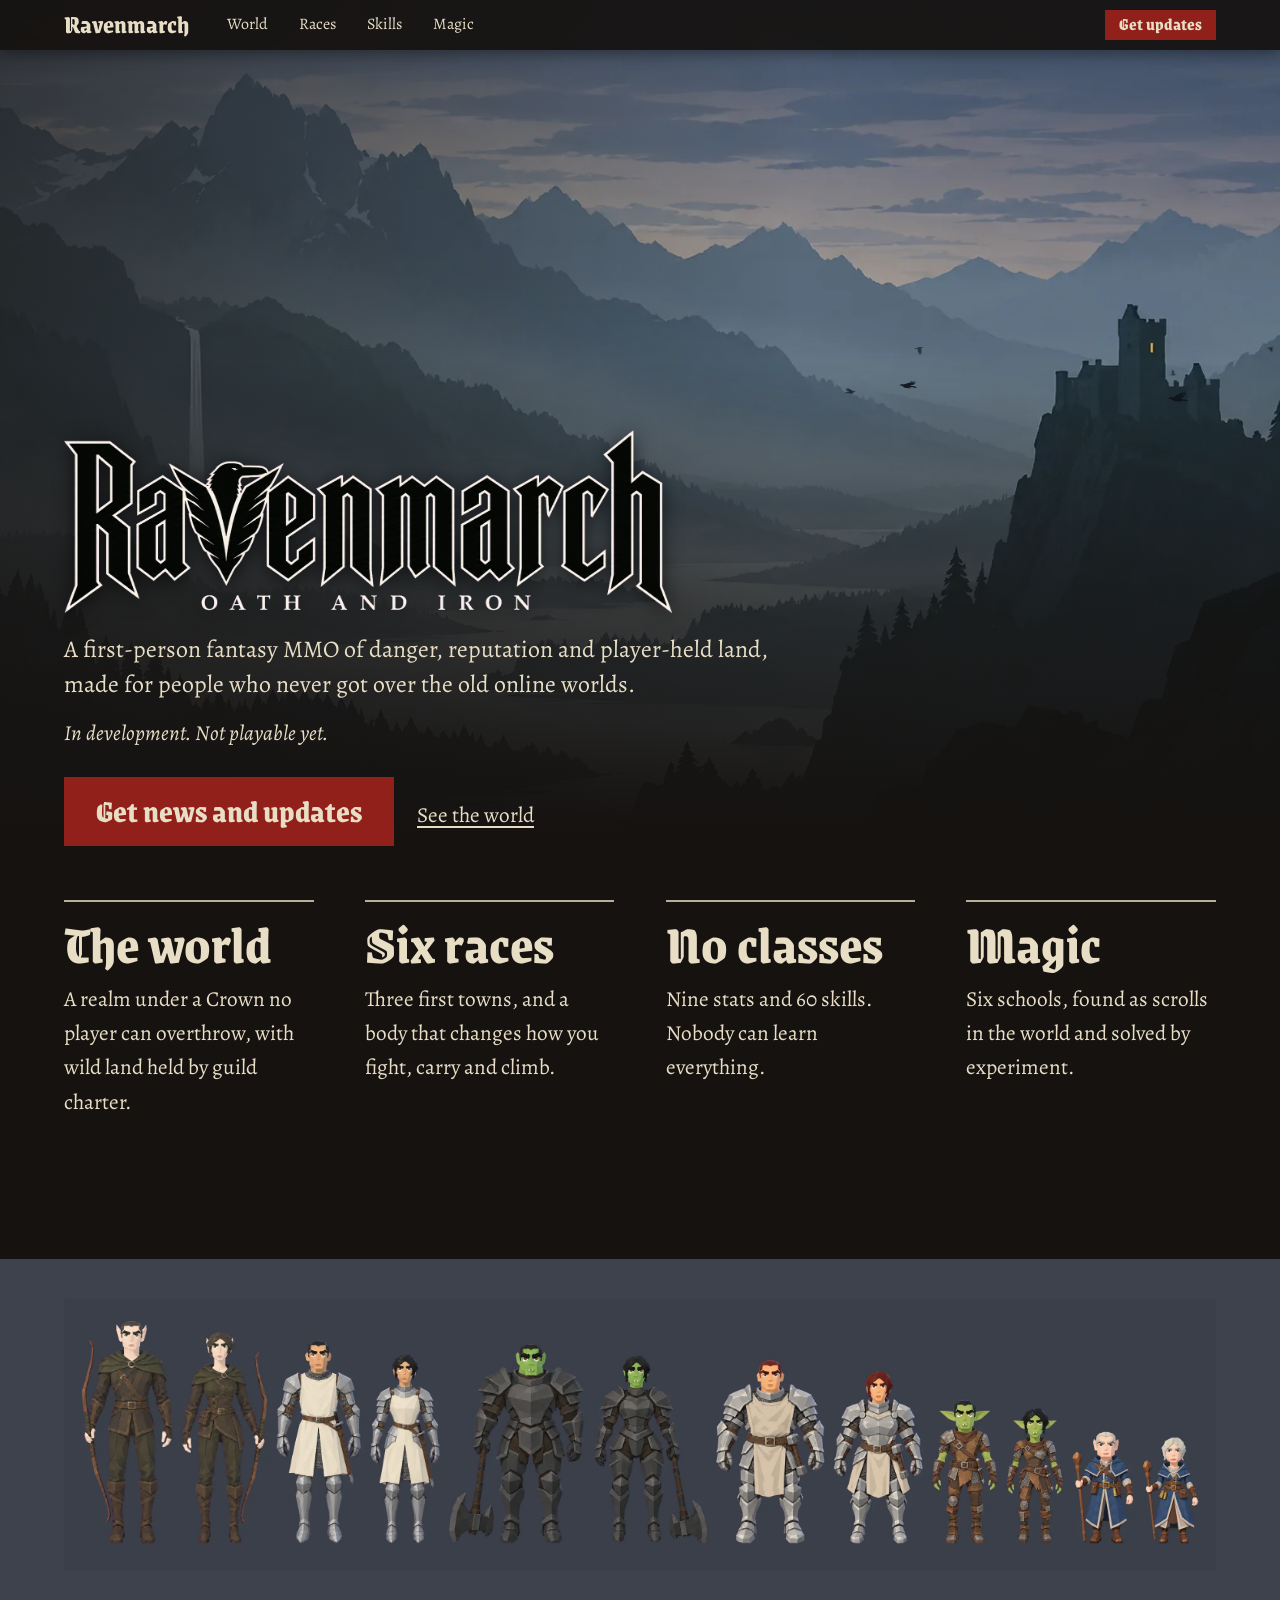
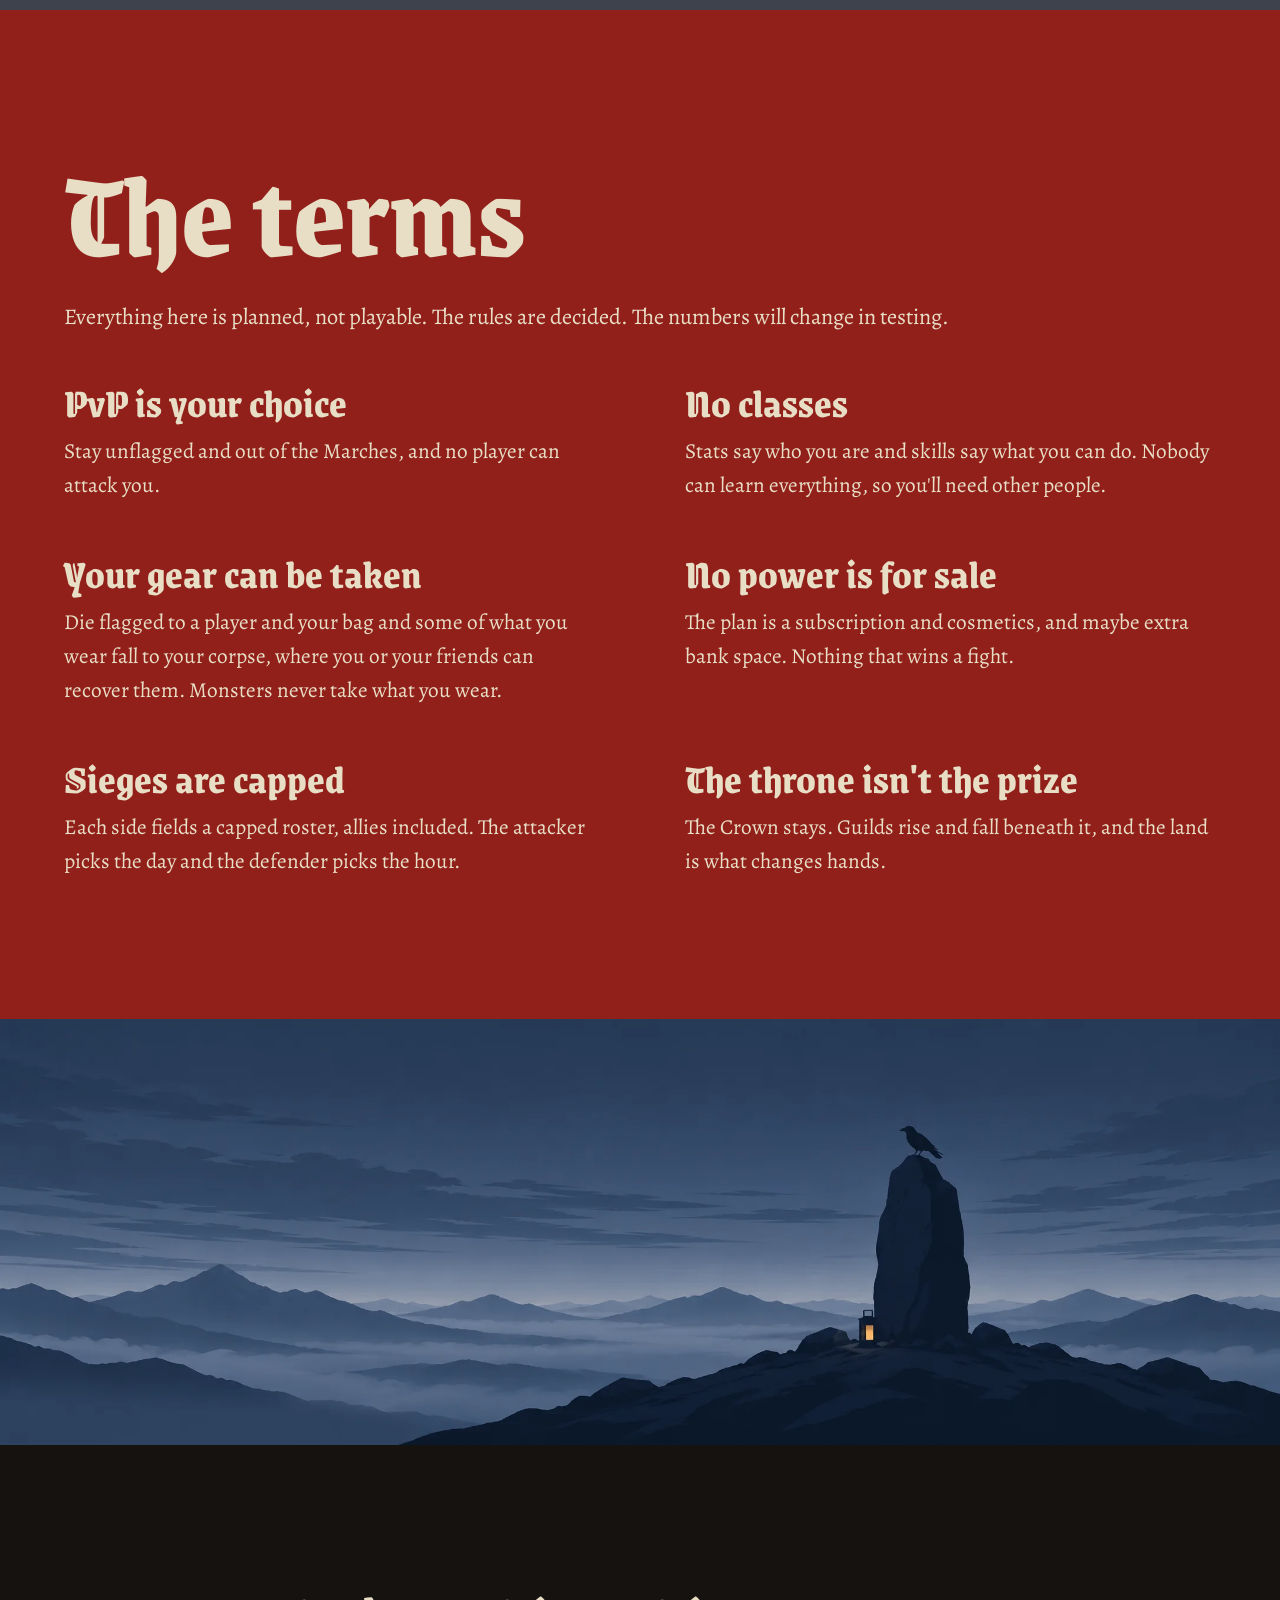
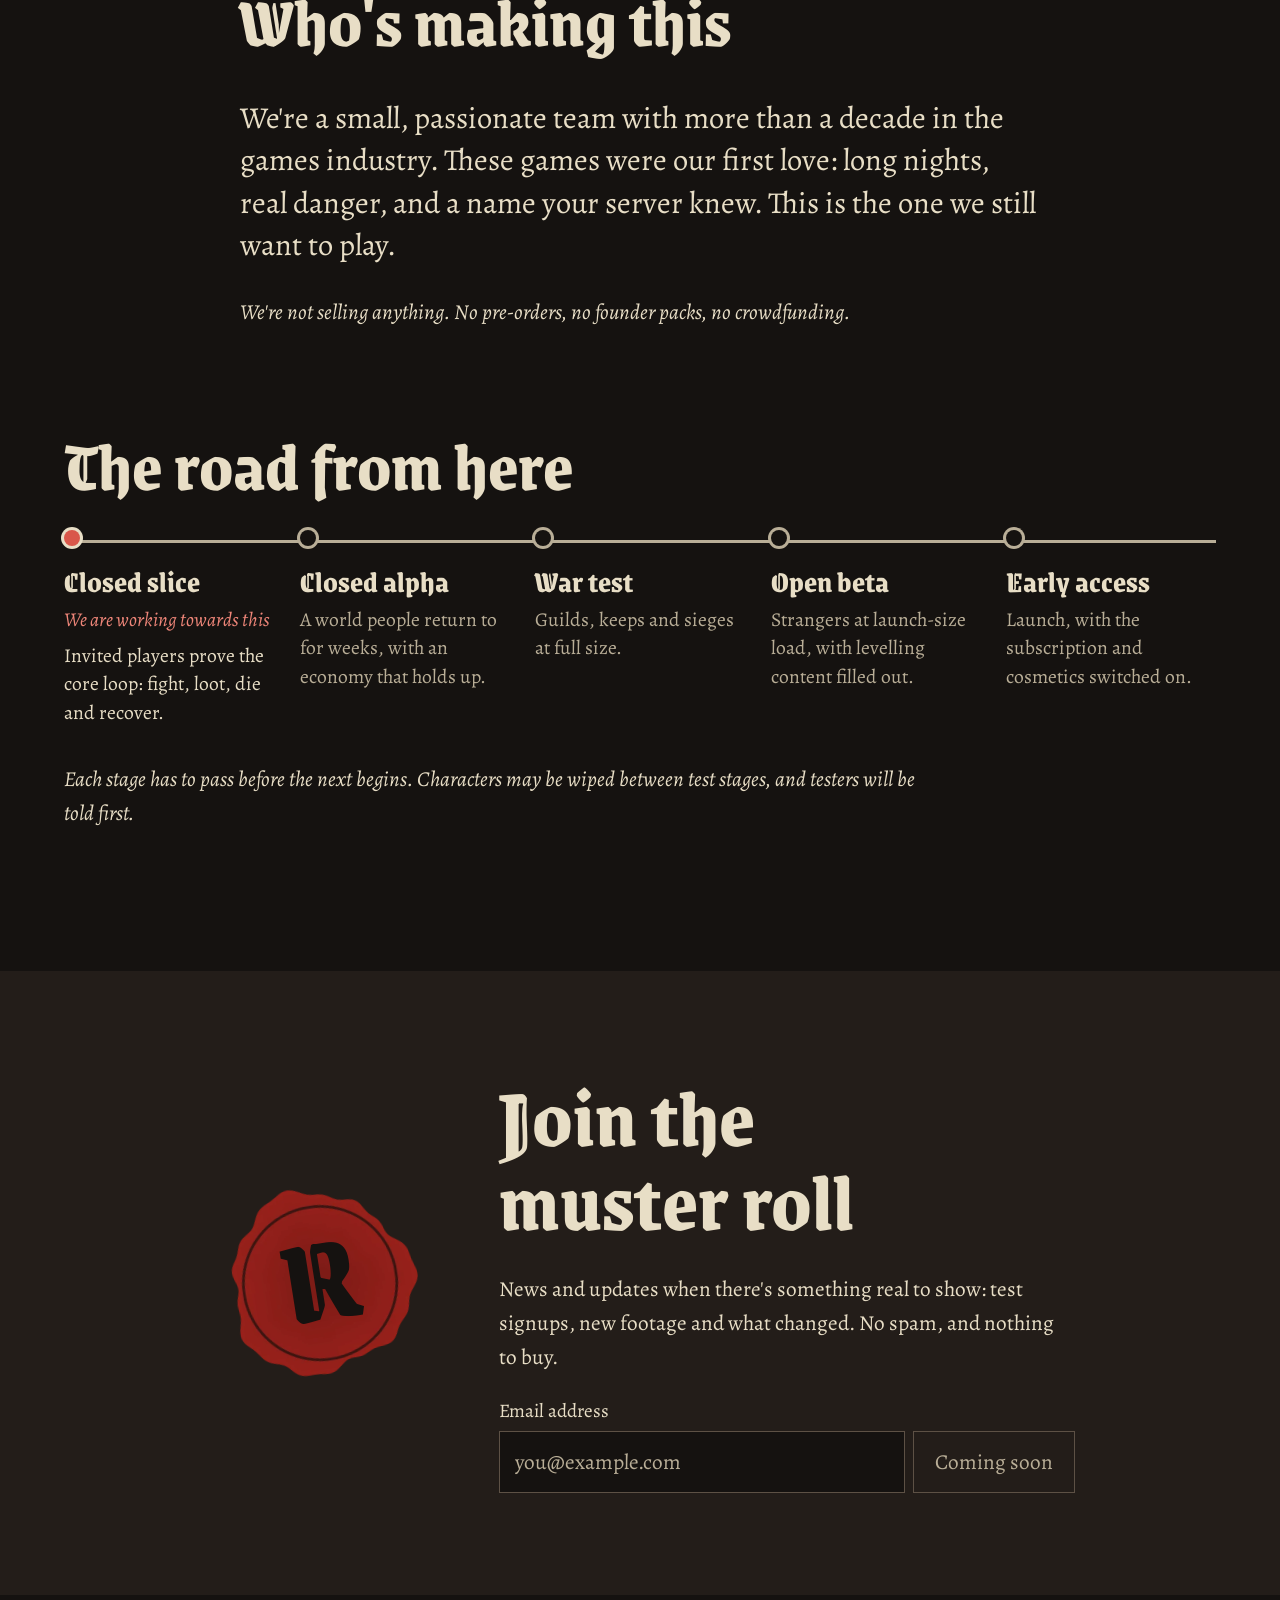
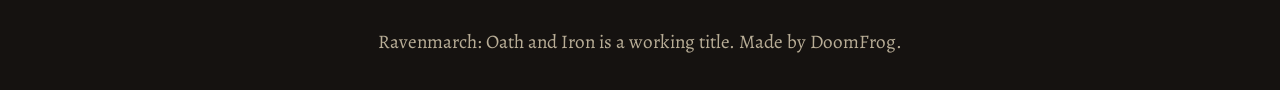
==== commit da77ba64: "Shrink ravens more as they fly behind the keep" ====
--- a/index.html
+++ b/index.html
@@ -110,6 +110,6 @@
 <footer>
   <p>Ravenmarch: Oath and Iron is a working title. Made by DoomFrog.</p>
 </footer>
-<script src="main.js?v=9" defer></script>
+<script src="main.js?v=10" defer></script>
 </body>
 </html>
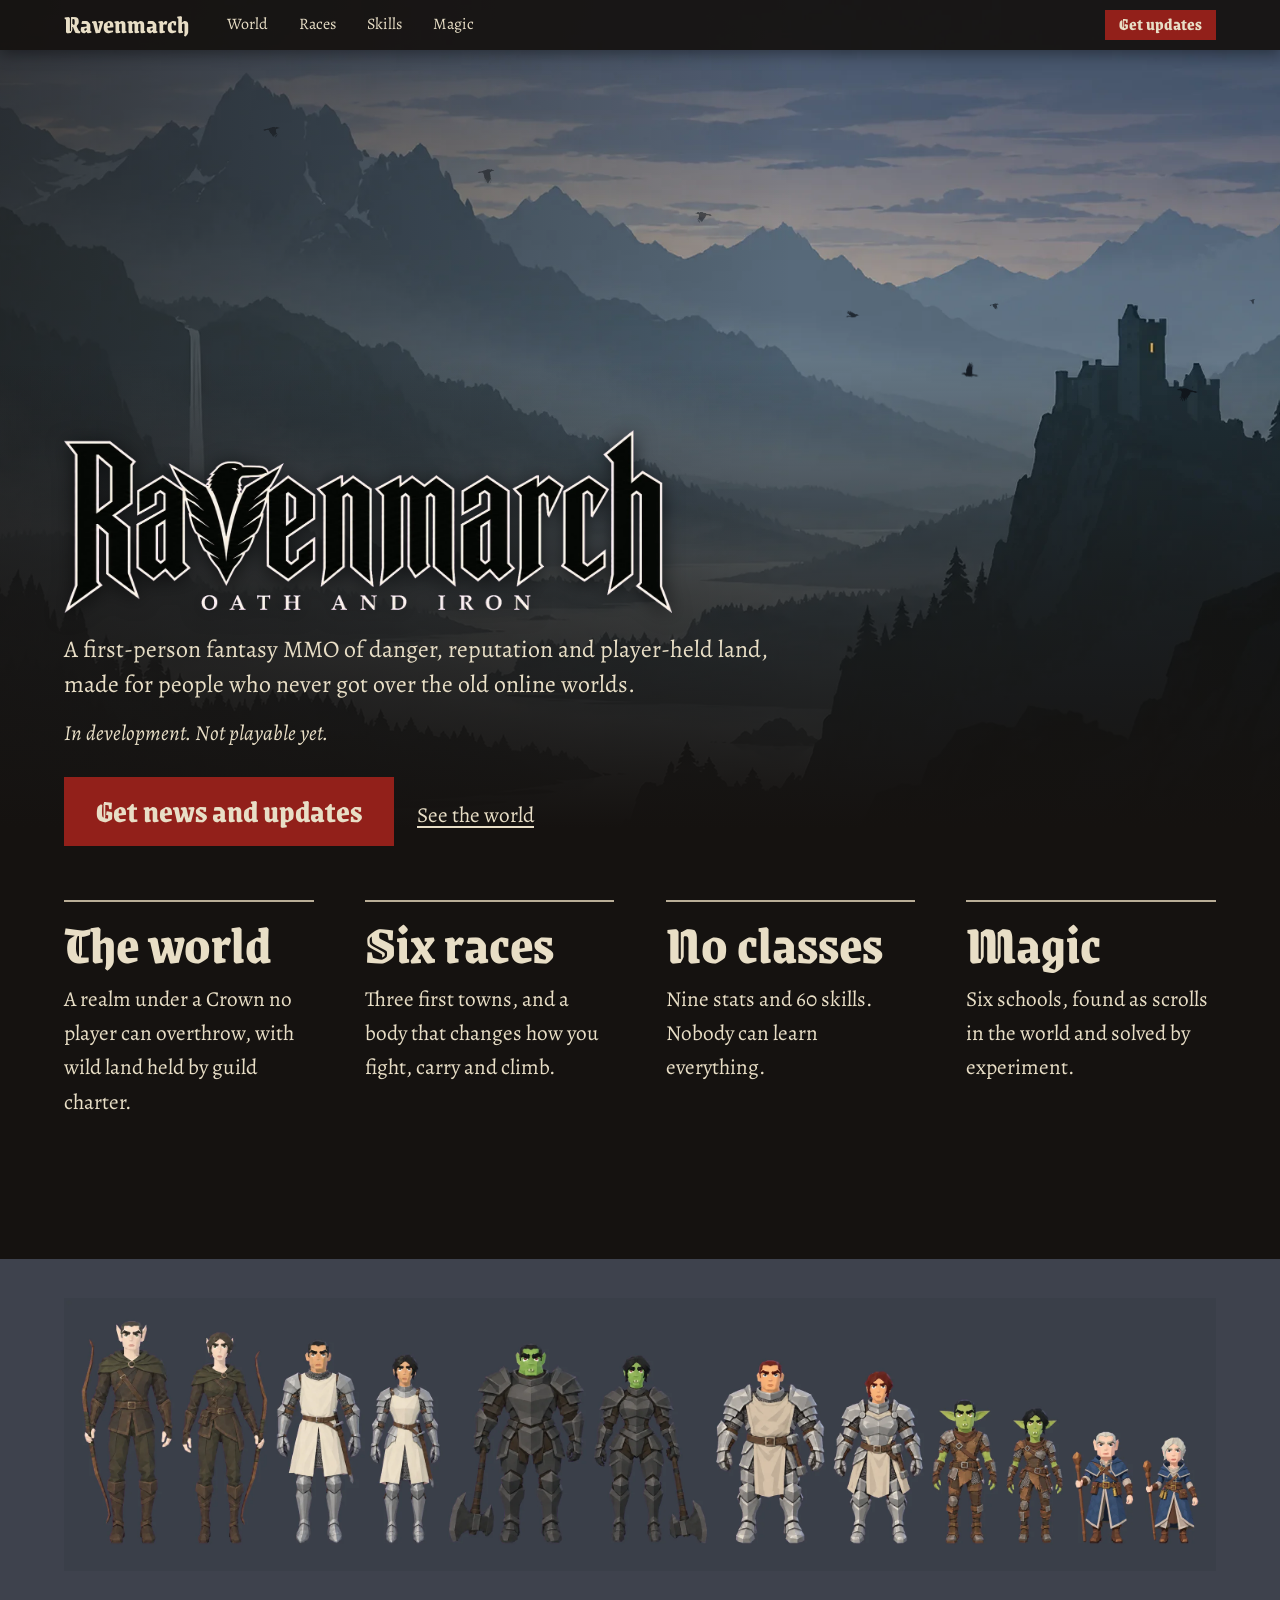
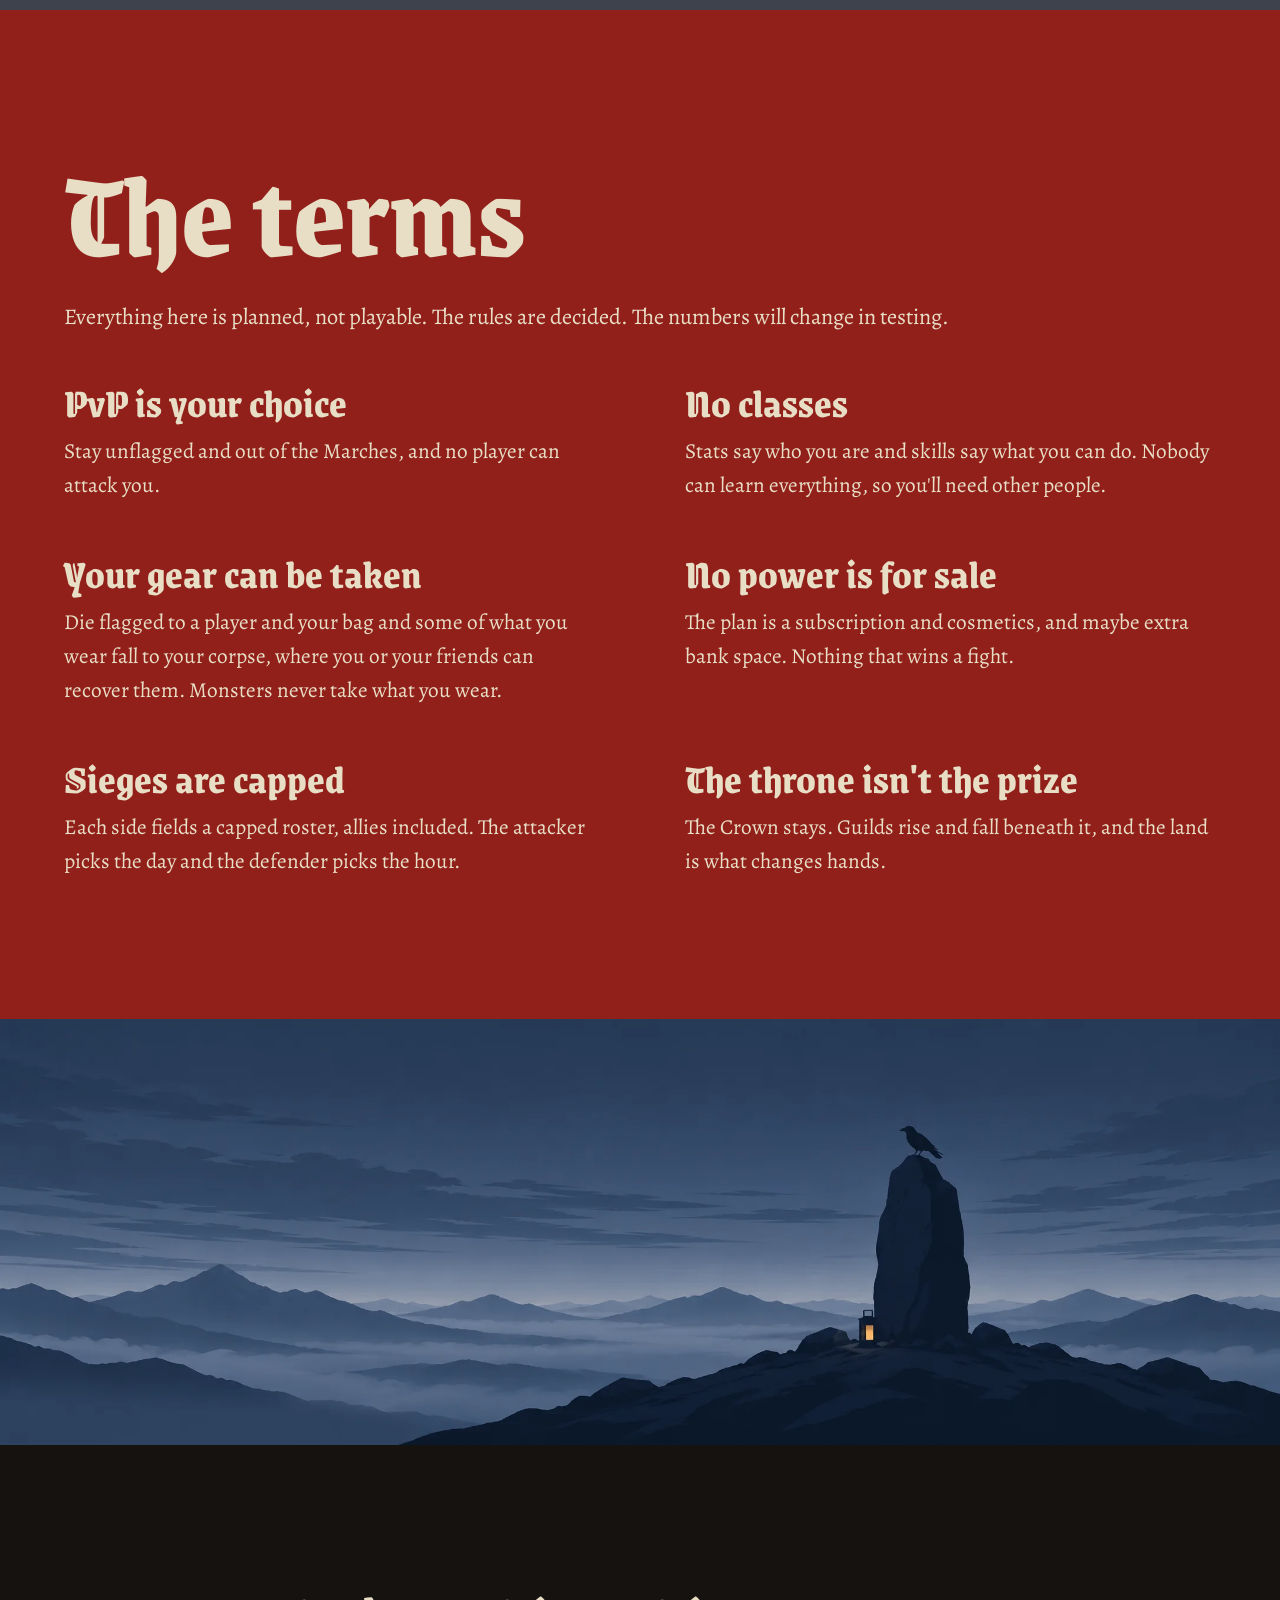
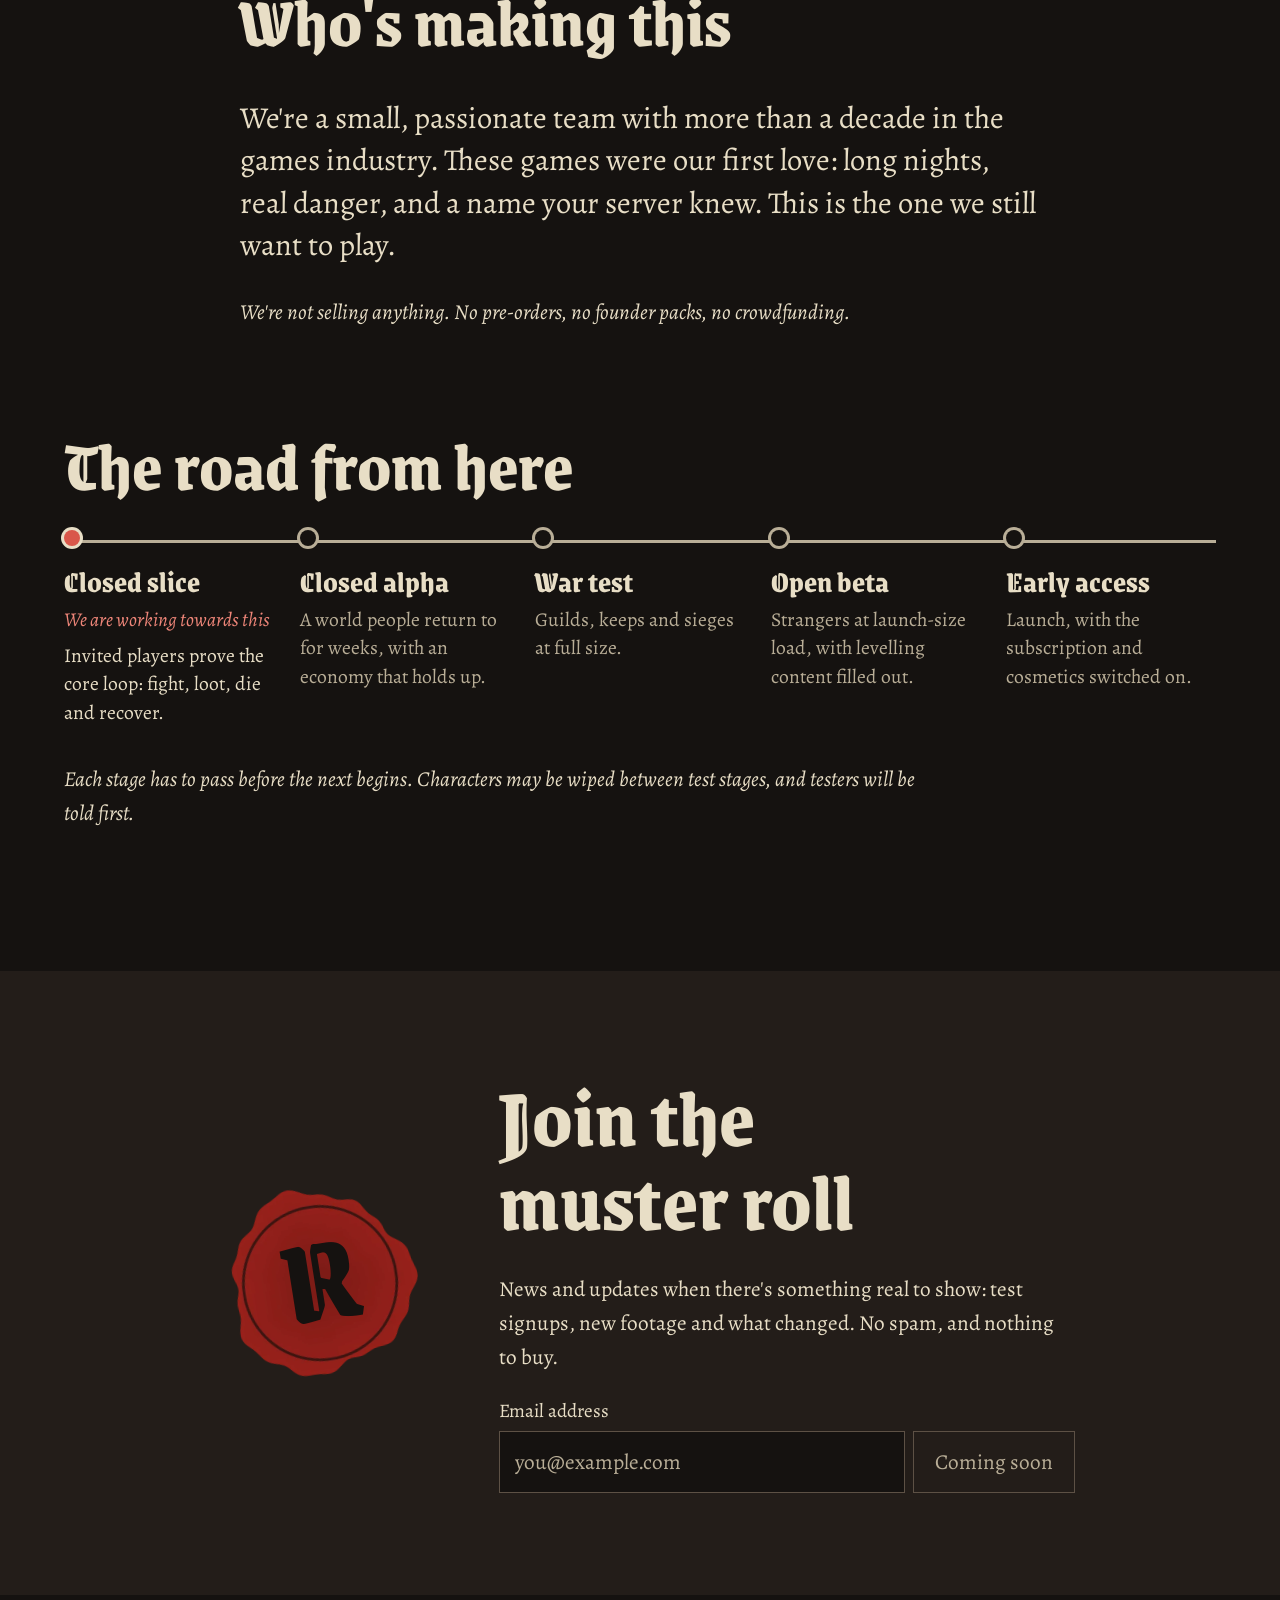
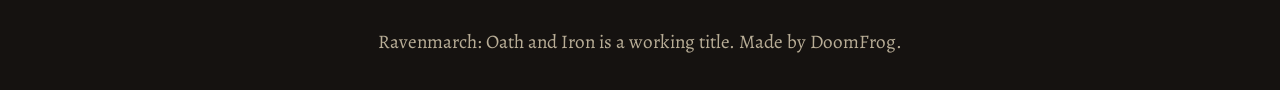
==== commit 2ad86783: "Add distant ravens that drift toward the cursor" ====
--- a/index.html
+++ b/index.html
@@ -110,6 +110,6 @@
 <footer>
   <p>Ravenmarch: Oath and Iron is a working title. Made by DoomFrog.</p>
 </footer>
-<script src="main.js?v=10" defer></script>
+<script src="main.js?v=11" defer></script>
 </body>
 </html>
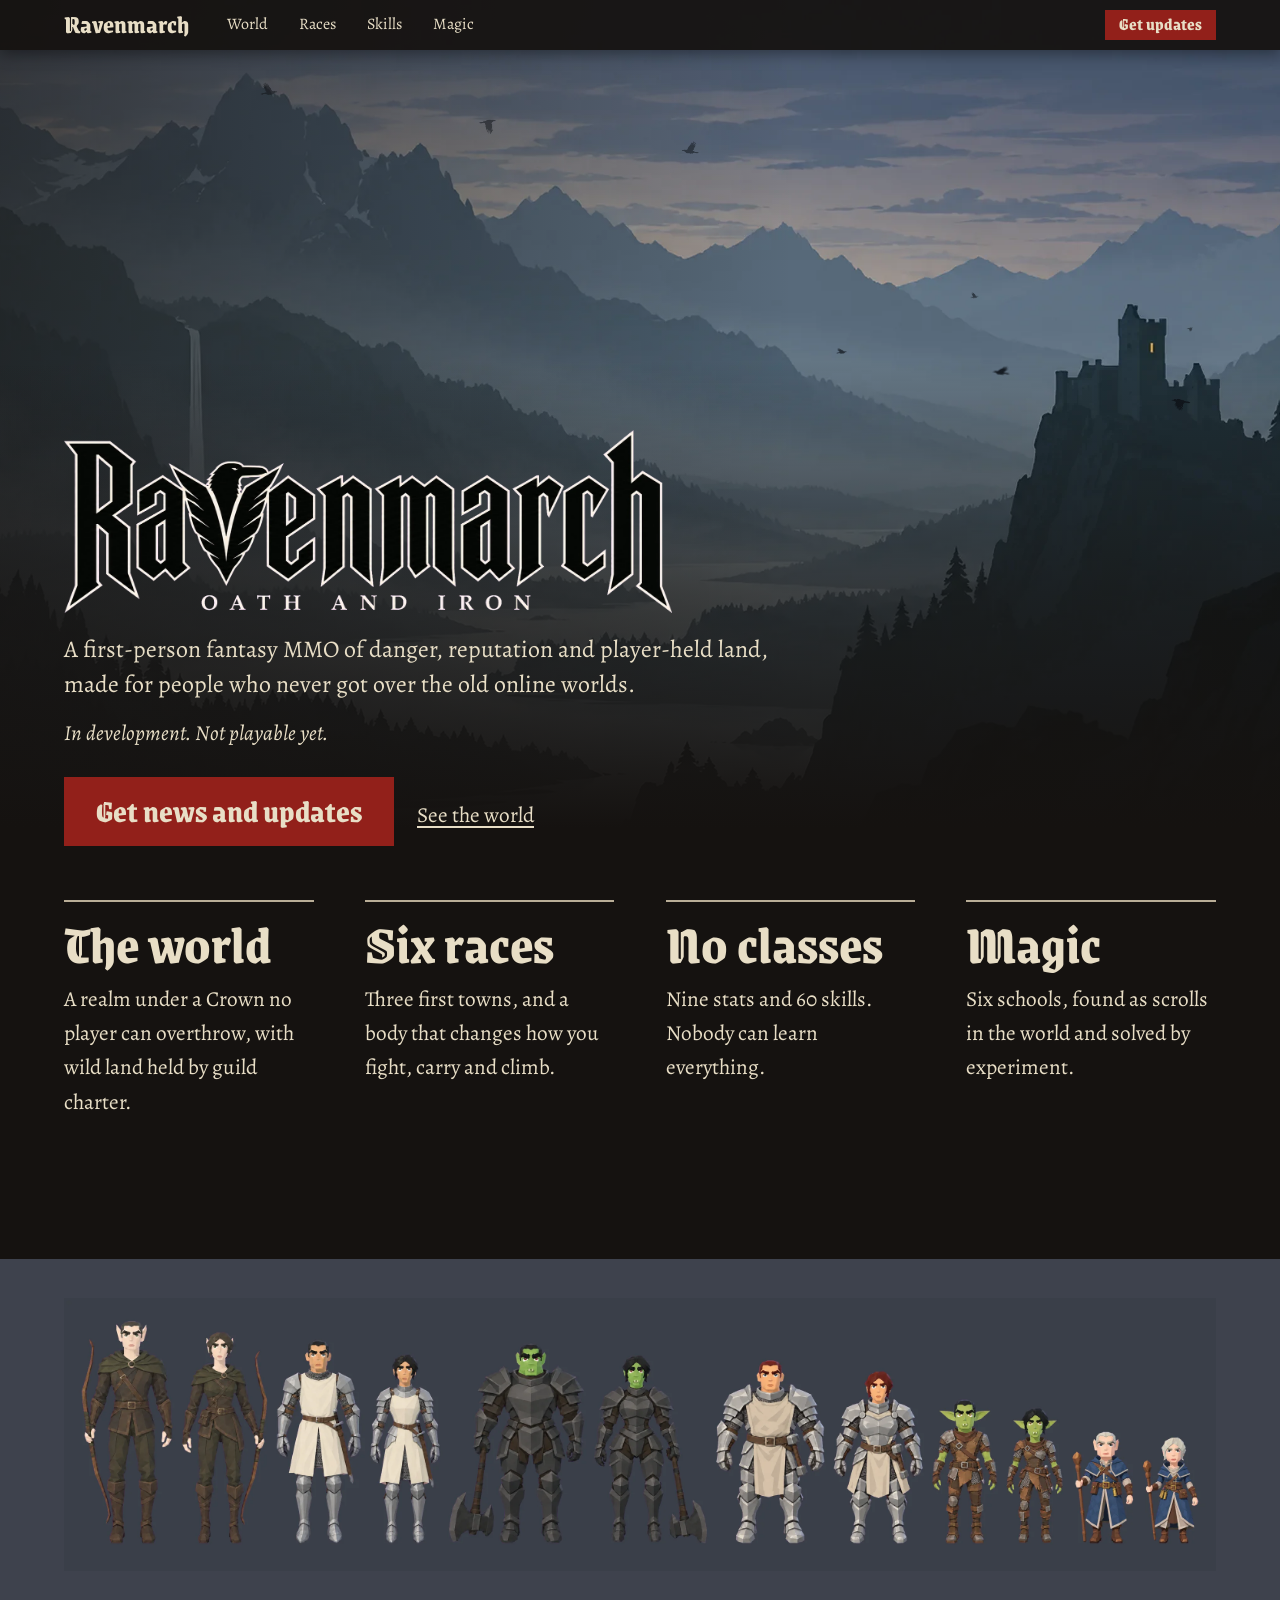
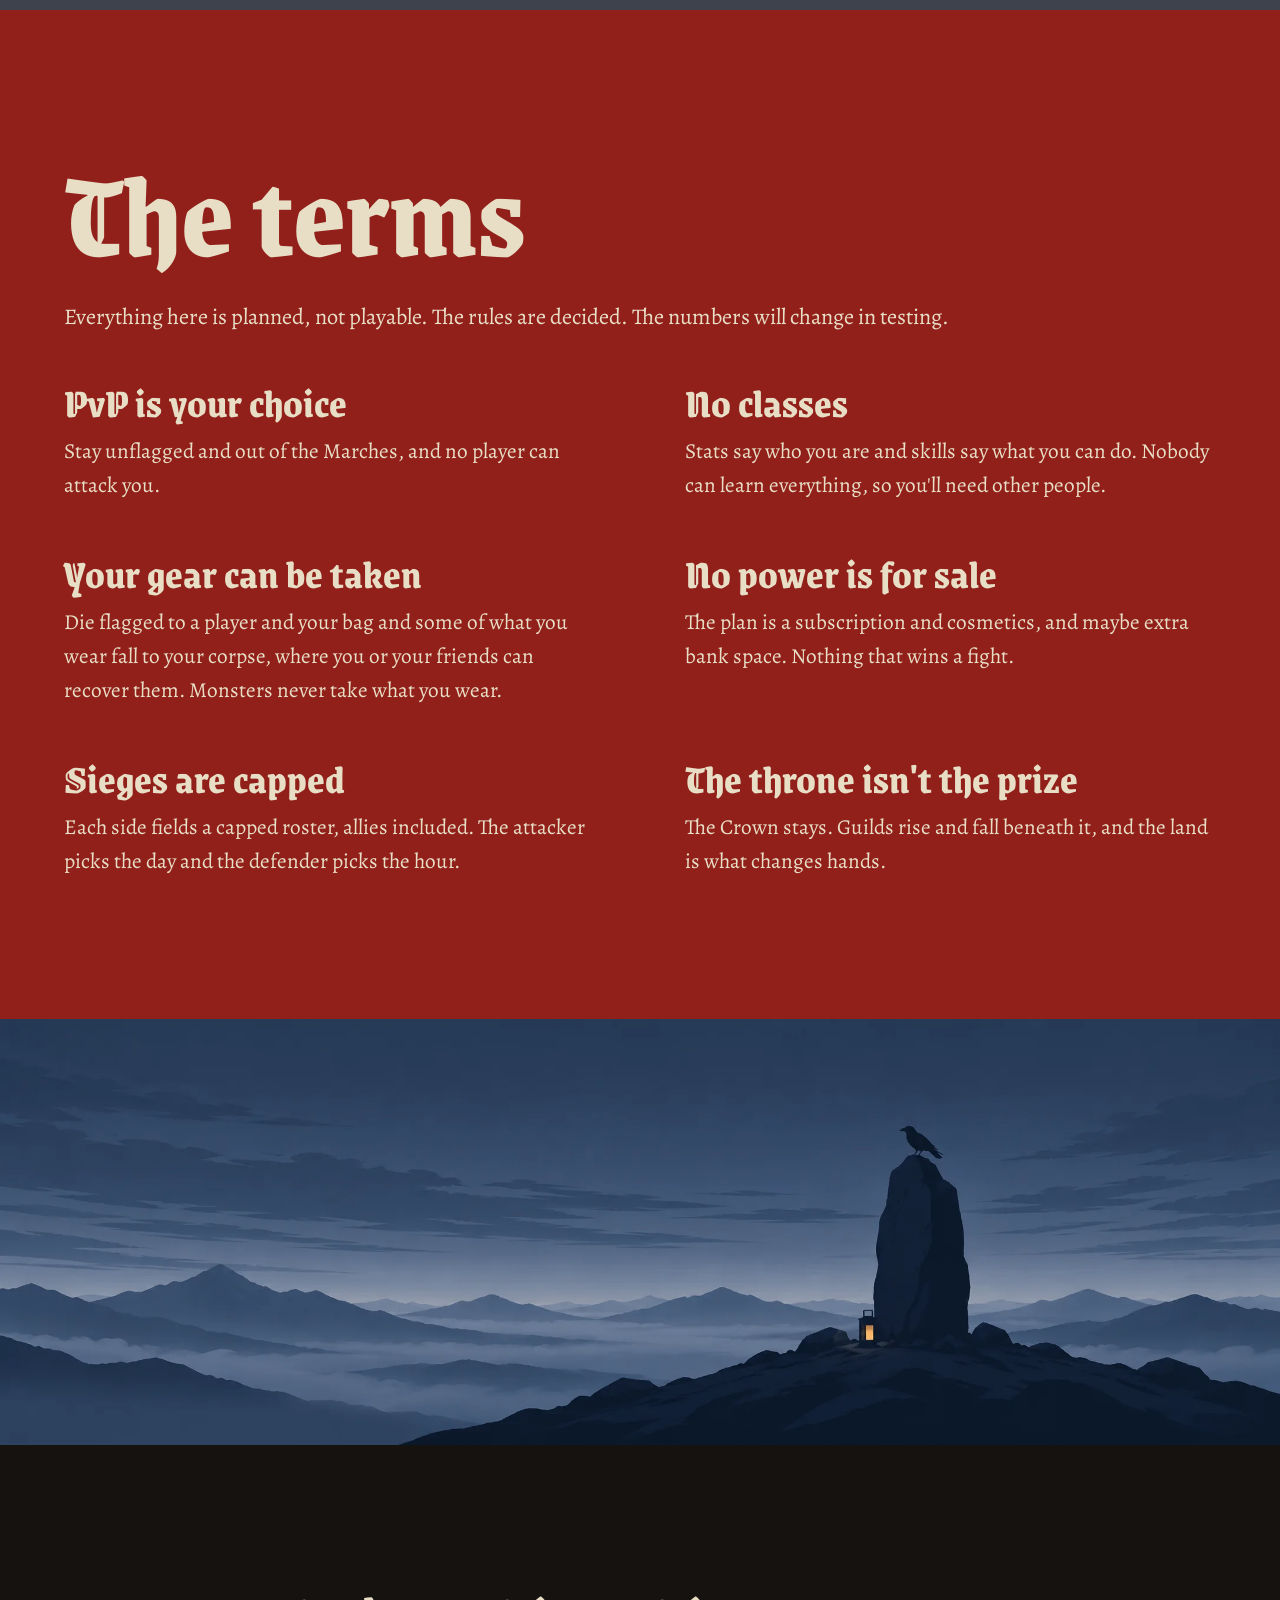
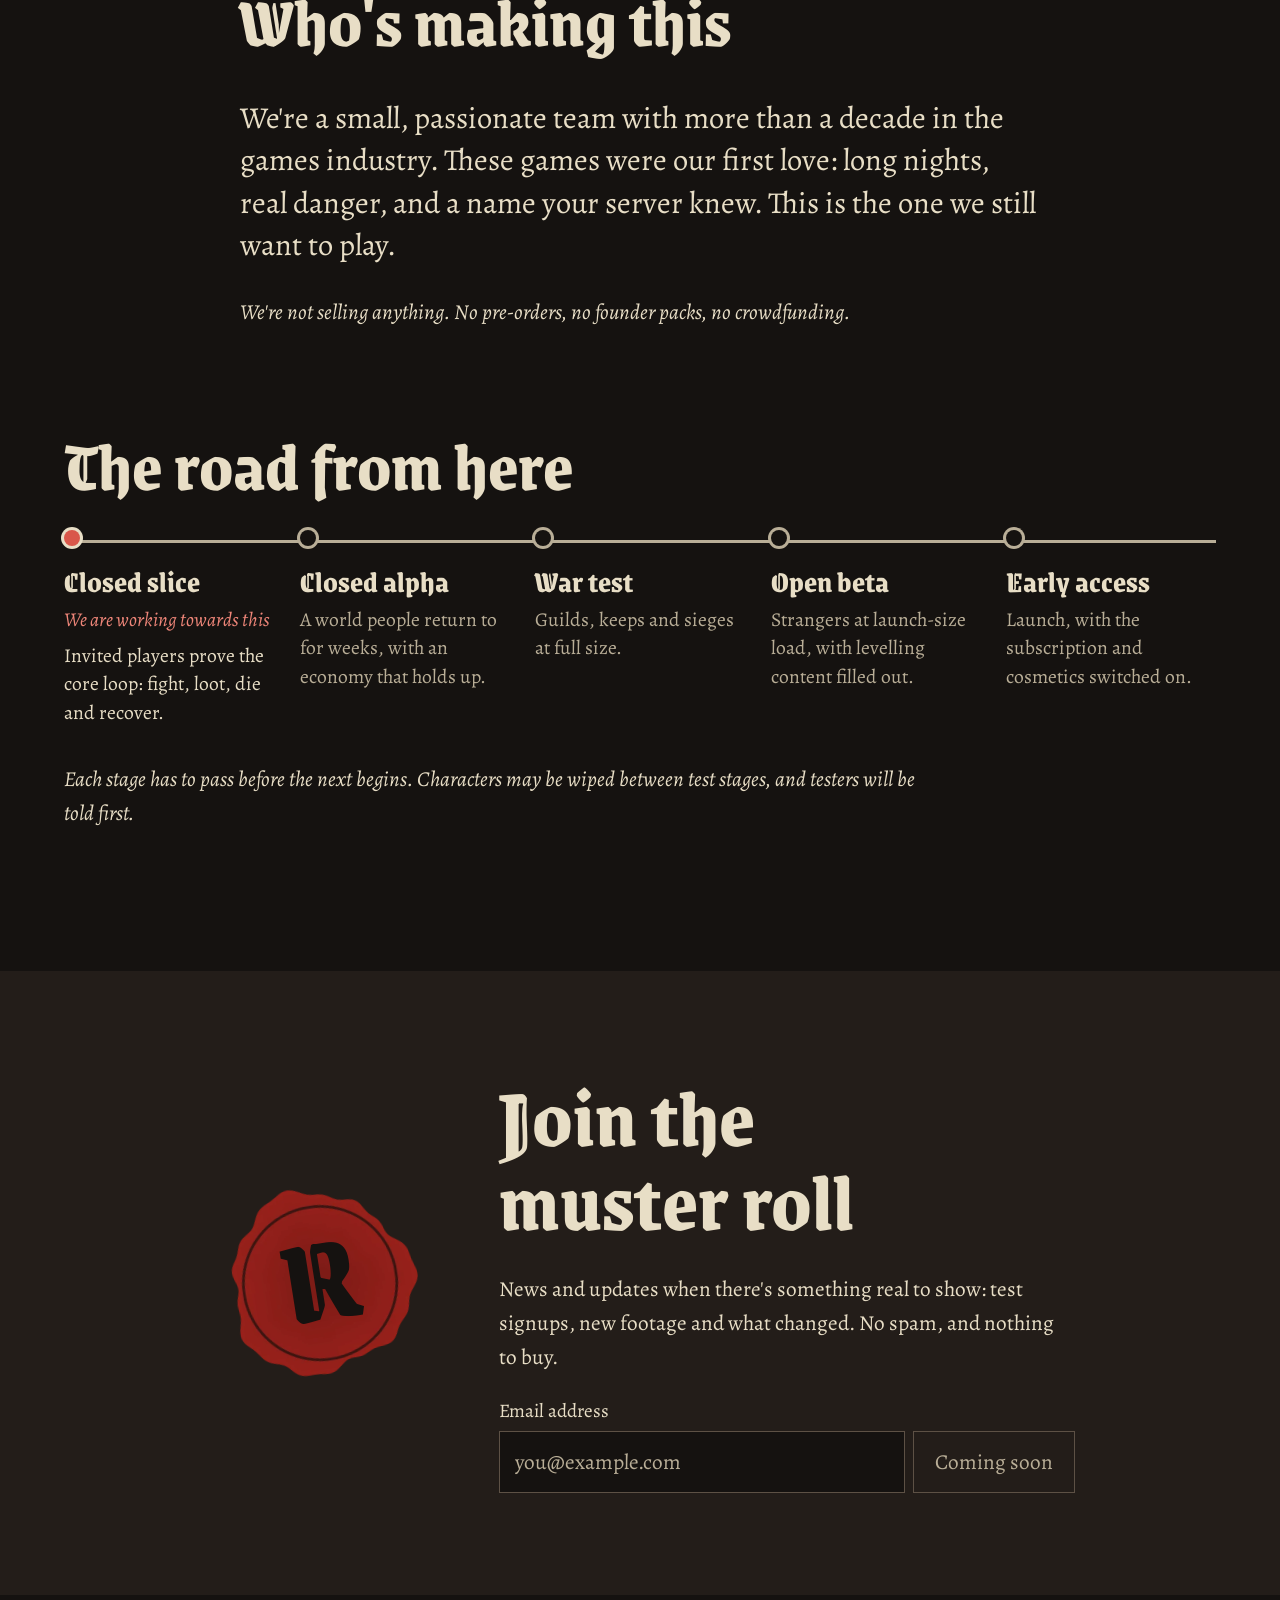
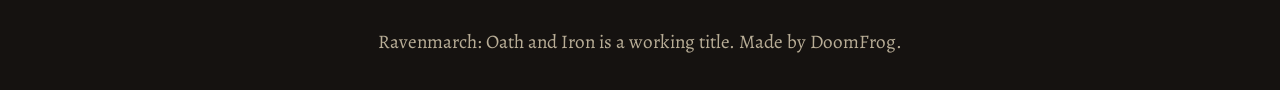
==== commit ef97269e: "Reduce the hero ravens' rendering cost" ====
--- a/index.html
+++ b/index.html
@@ -15,7 +15,7 @@
 <meta name="theme-color" content="#151210">
 <link rel="icon" href="assets/art/emblem.png" type="image/png">
 <link rel="preload" href="assets/fonts/grenze-gotisch-latin-800-normal.woff2" as="font" type="font/woff2" crossorigin>
-<link rel="stylesheet" href="styles.css">
+<link rel="stylesheet" href="styles.css?v=2">
 </head>
 <body>
 <a class="skip" href="#doors">Skip to the page</a>
@@ -110,6 +110,6 @@
 <footer>
   <p>Ravenmarch: Oath and Iron is a working title. Made by DoomFrog.</p>
 </footer>
-<script src="main.js?v=11" defer></script>
+<script src="main.js?v=12" defer></script>
 </body>
 </html>
--- a/styles.css
+++ b/styles.css
@@ -33,12 +33,12 @@
 
 .decree { position: relative; min-height: 100svh; display: flex; align-items: flex-end; overflow: hidden; isolation: isolate; }
 .decree__plate { position: absolute; inset: 0; width: 100%; height: 100%; max-width: none; object-fit: cover; object-position: 62% 60%; z-index: -1; }
-.decree__ravens { position: absolute; inset: 0; width: 100%; height: 100%; z-index: -1; pointer-events: none; }
+.decree__ravens { position: absolute; inset: 0 0 auto; width: 100%; height: 72%; z-index: -1; pointer-events: none; }
 .decree__words { padding: var(--gutter); padding-bottom: clamp(2rem, 6vh, 4.5rem); max-width: 54rem; }
 .decree h1 { font-size: clamp(4.6rem, 10vw, 11.5rem); letter-spacing: -.01em; line-height: .84; }
 .decree__sub { font-family: var(--cut); font-weight: 500; font-size: clamp(1.9rem, 1.4rem + 2vw, 3.4rem); margin: .1em 0 .55em; }
 .decree__logo { margin-bottom: 1.2rem; }
-.decree__logo img { width: min(100%, 38rem); filter: drop-shadow(0 3px 10px rgb(0 0 0 / .6)); }
+.decree__logo img { width: min(100%, 38rem); }
 .decree__pitch { max-width: 32em; font-size: 1.12em; line-height: 1.45; margin-bottom: .6em; }
 .decree__truth { font-style: italic; color: var(--bone); margin-bottom: 1.3em; }
 .decree__words > p, .press { position: relative; }
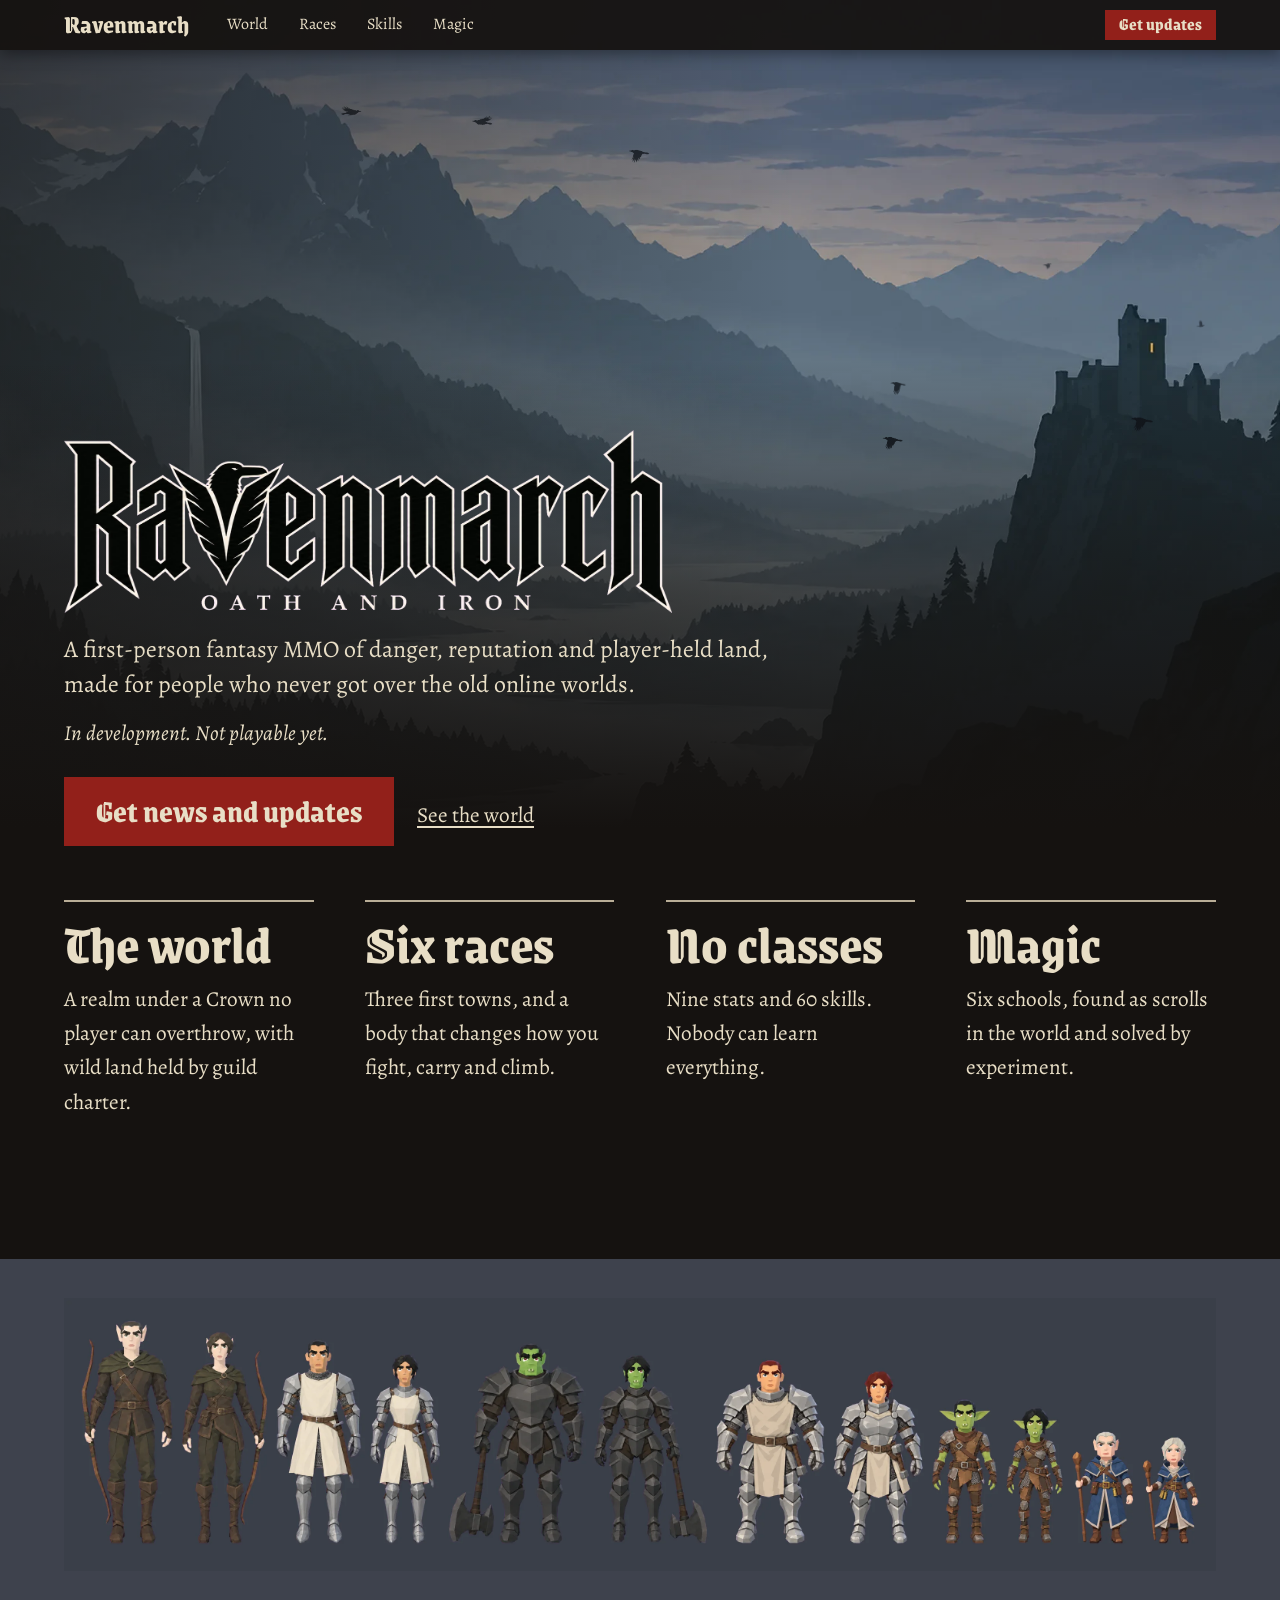
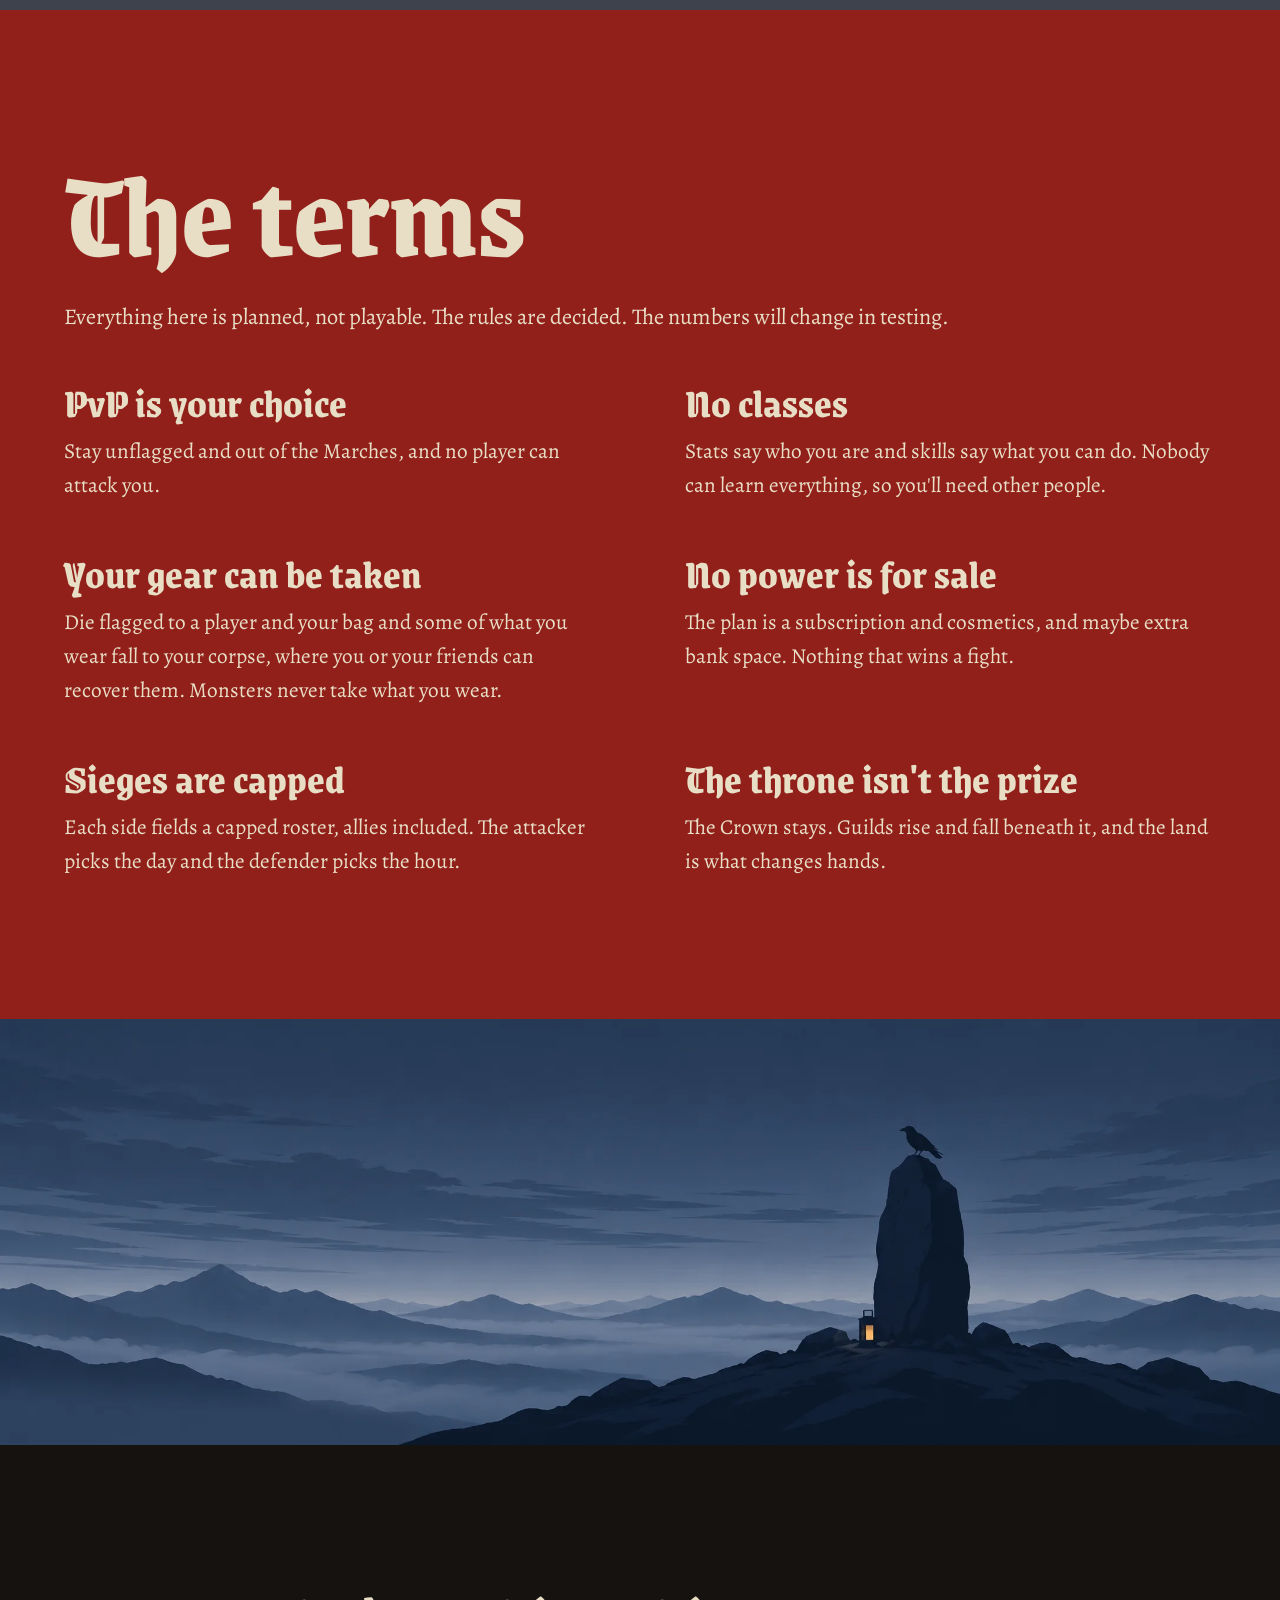
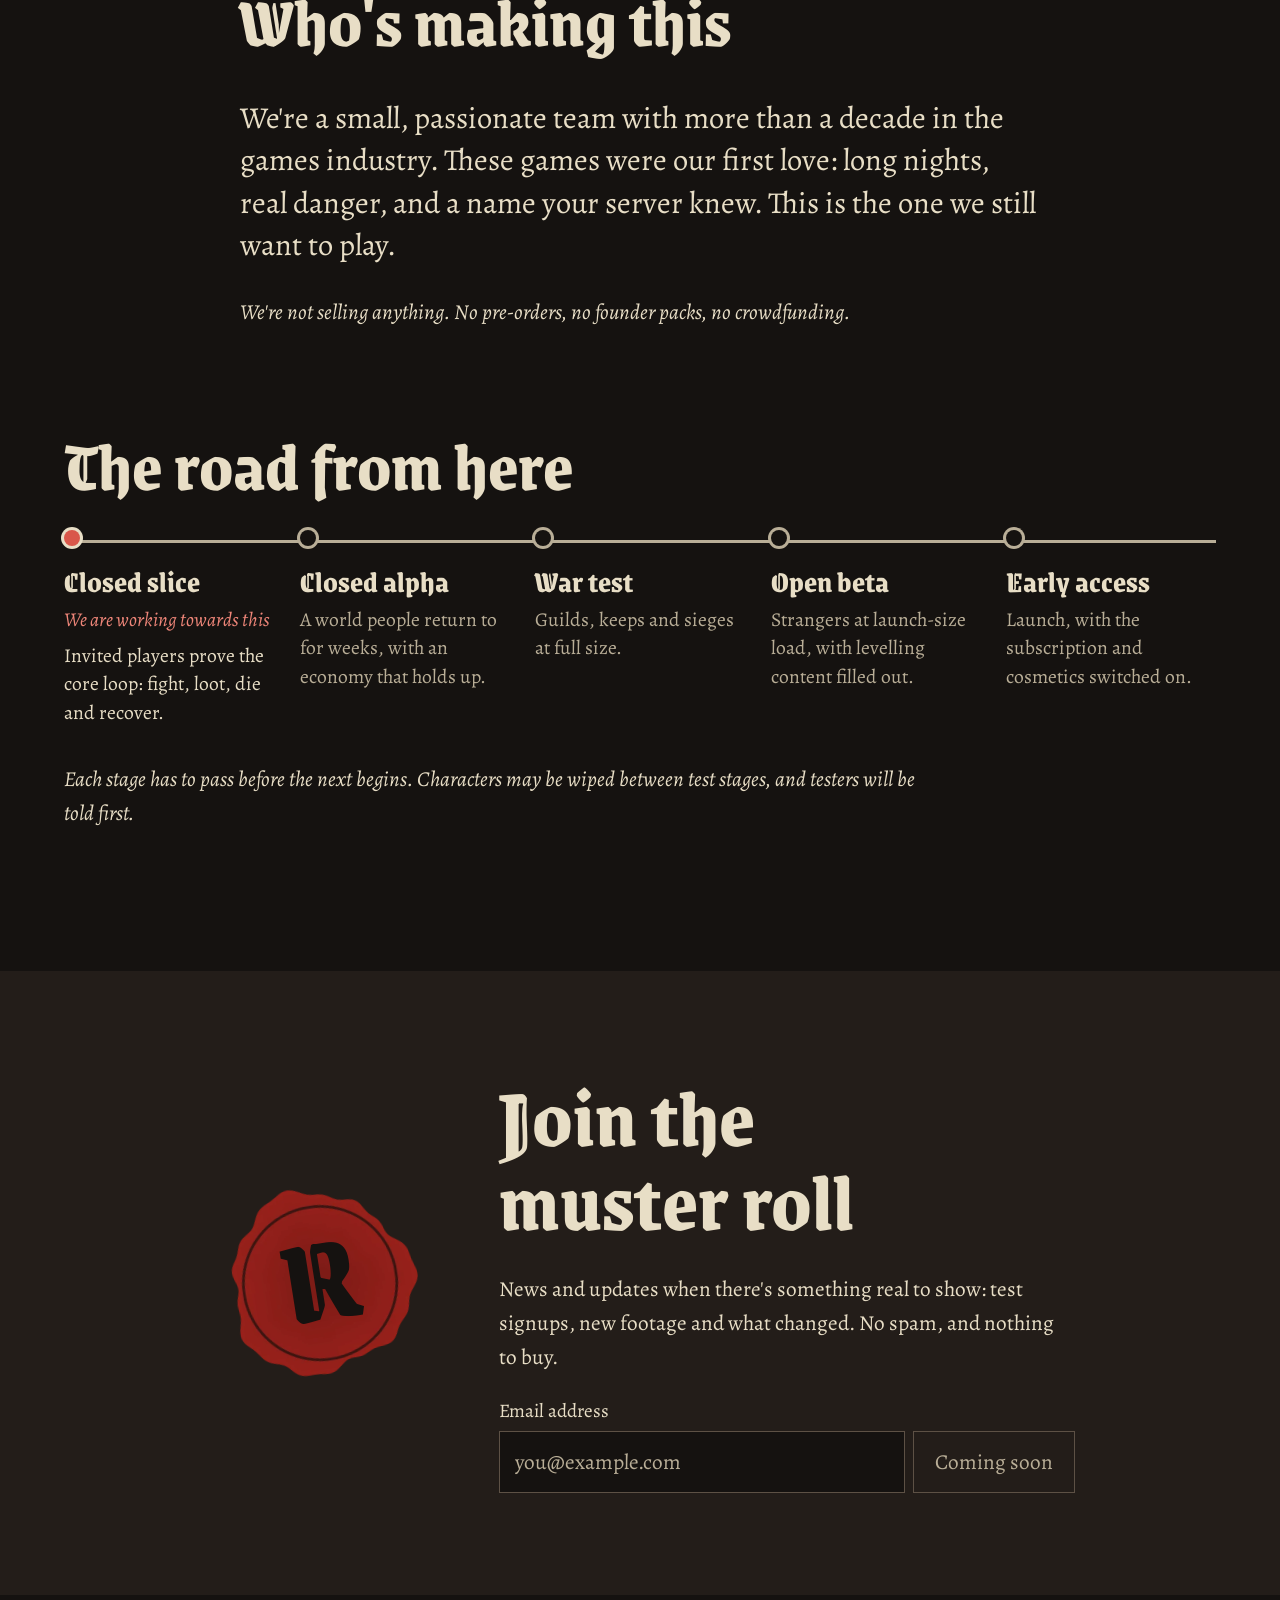
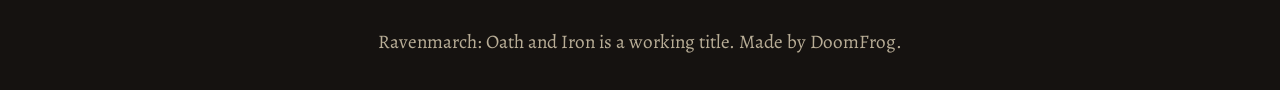
==== commit 7b63c333: "Make the cursor ravens respond faster" ====
--- a/index.html
+++ b/index.html
@@ -110,6 +110,6 @@
 <footer>
   <p>Ravenmarch: Oath and Iron is a working title. Made by DoomFrog.</p>
 </footer>
-<script src="main.js?v=12" defer></script>
+<script src="main.js?v=13" defer></script>
 </body>
 </html>
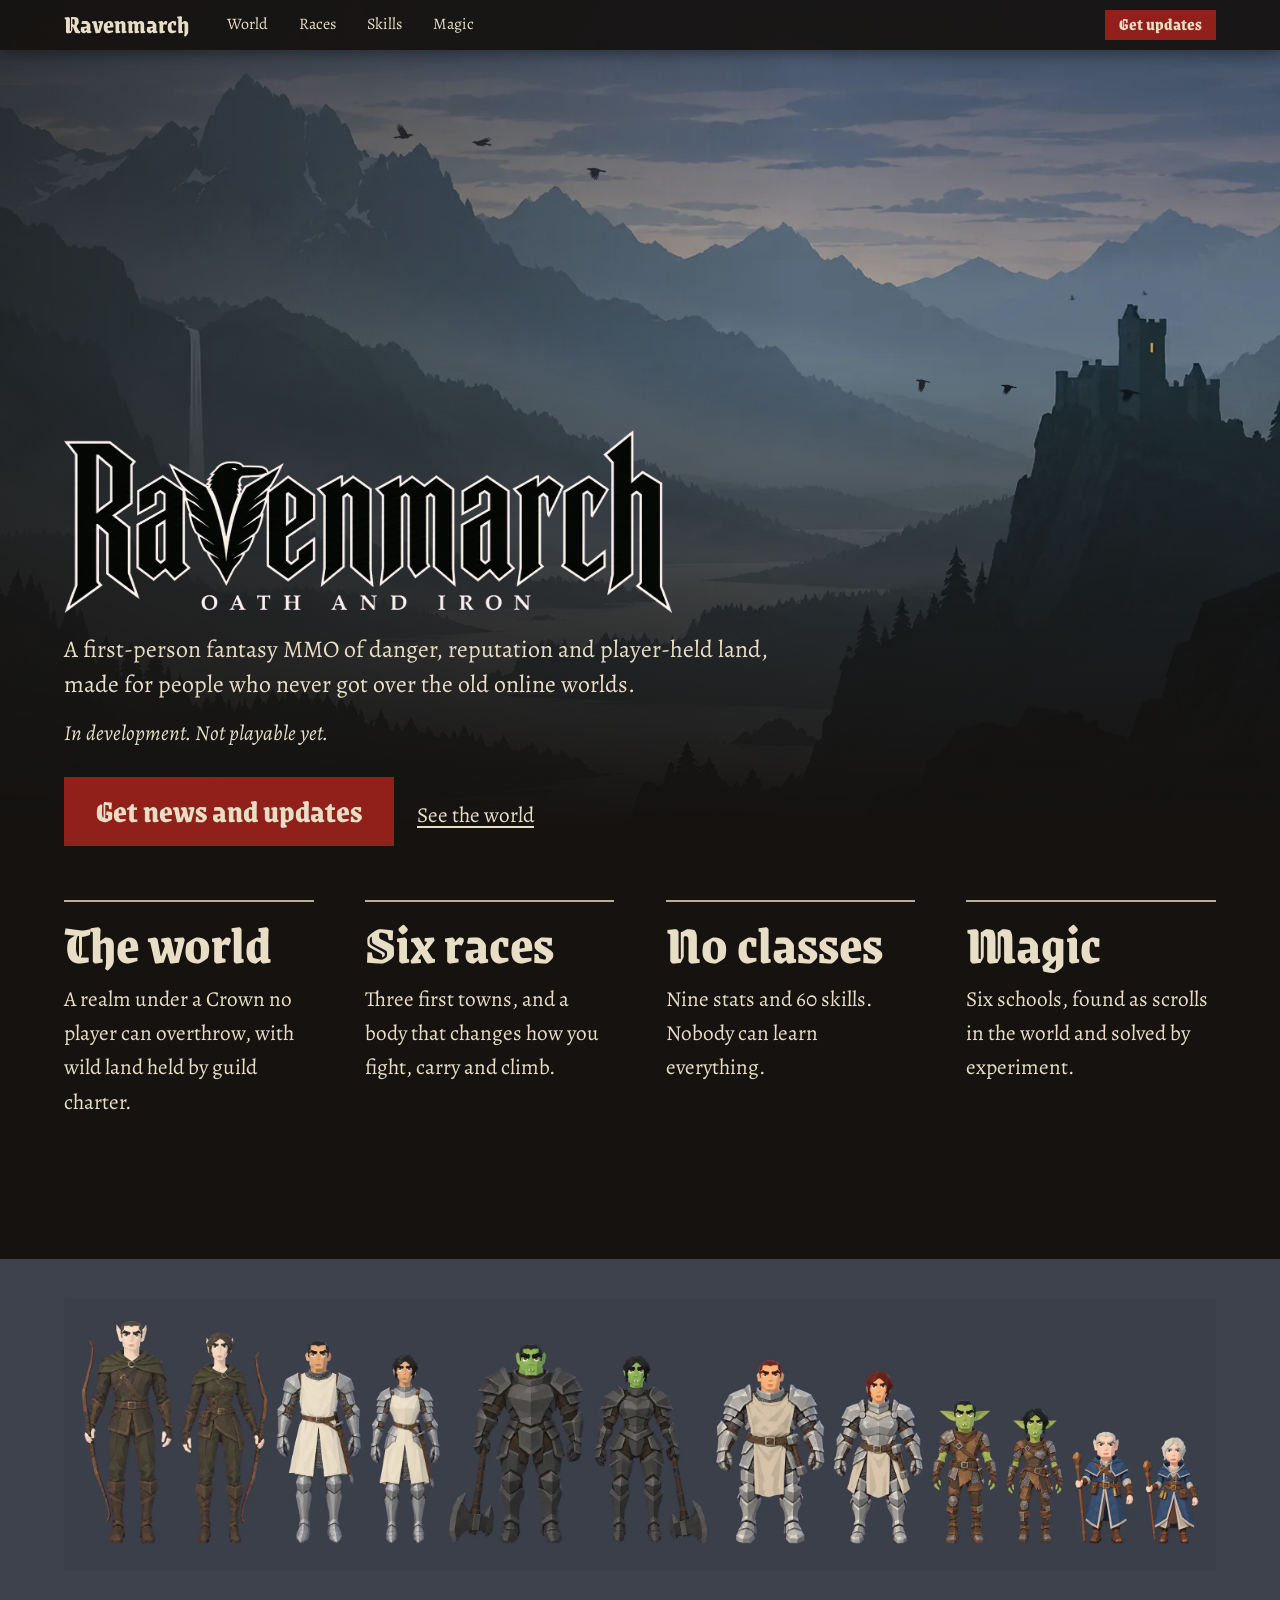
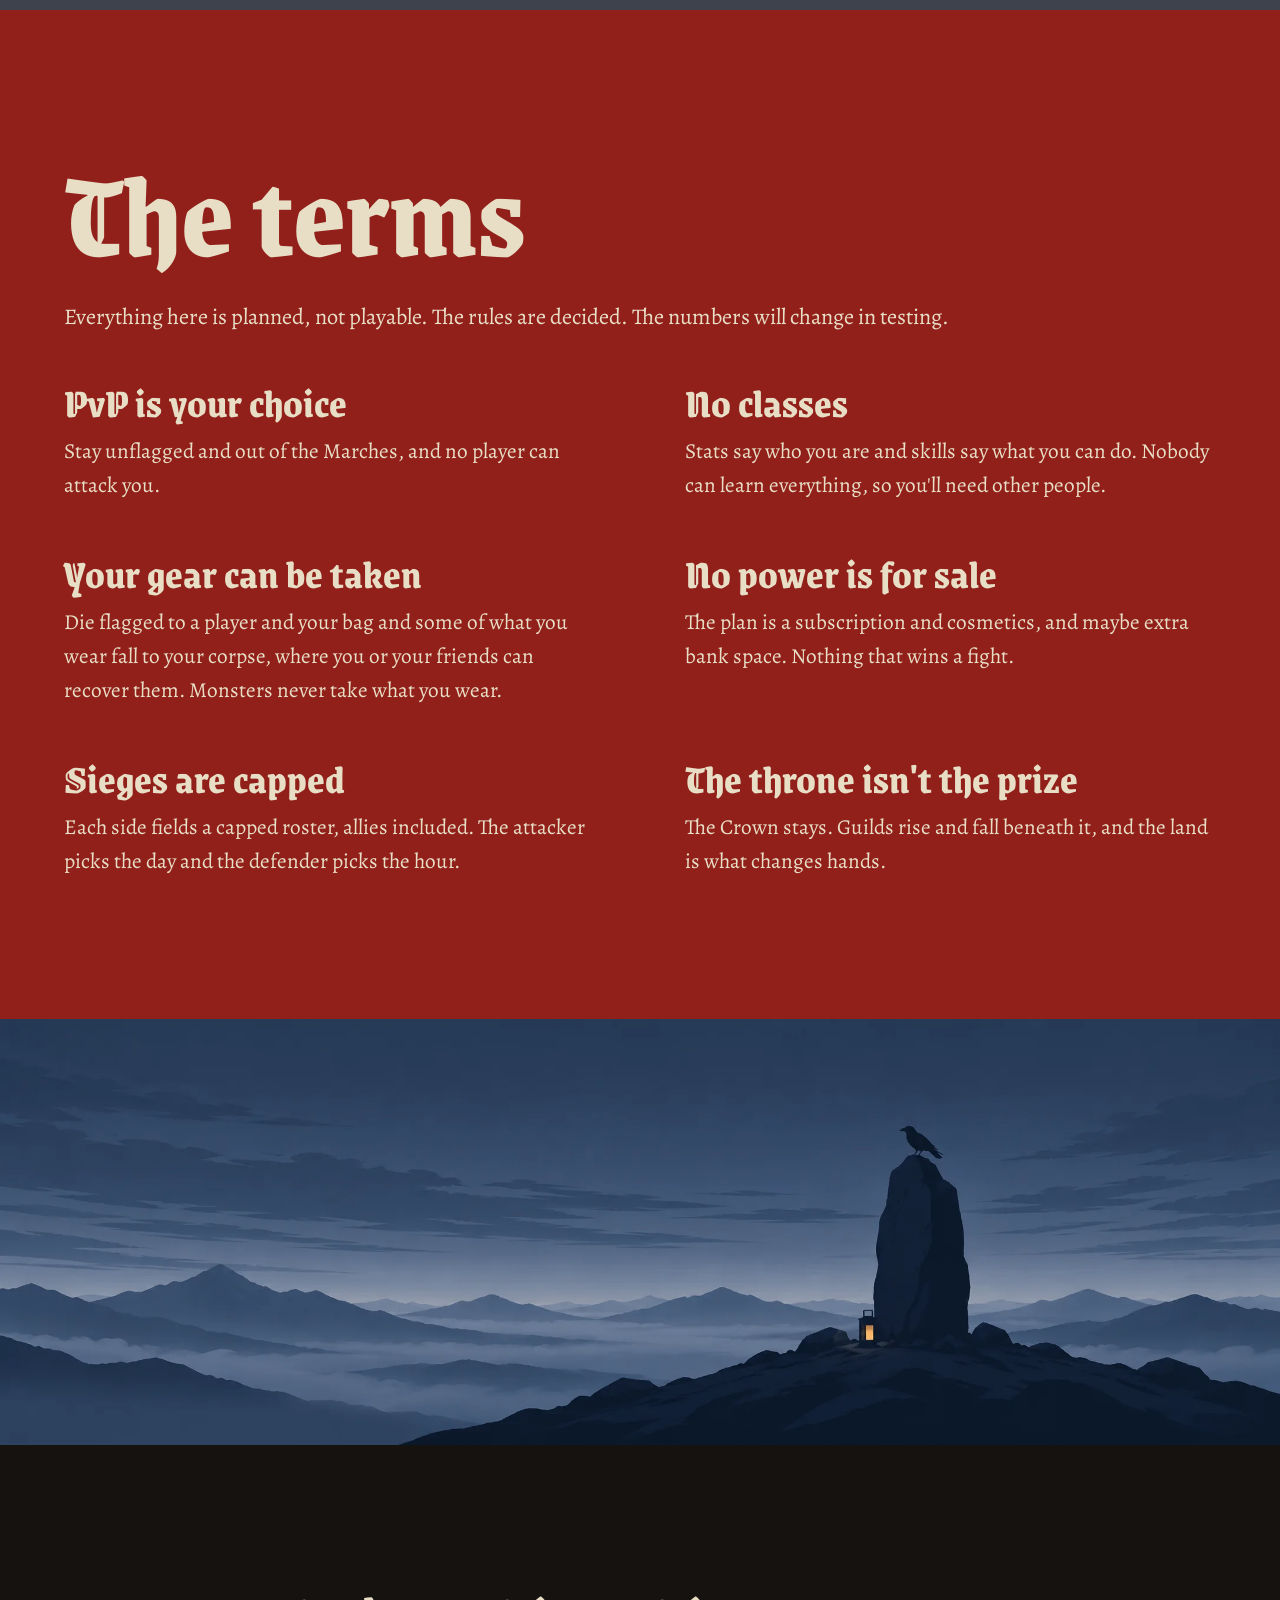
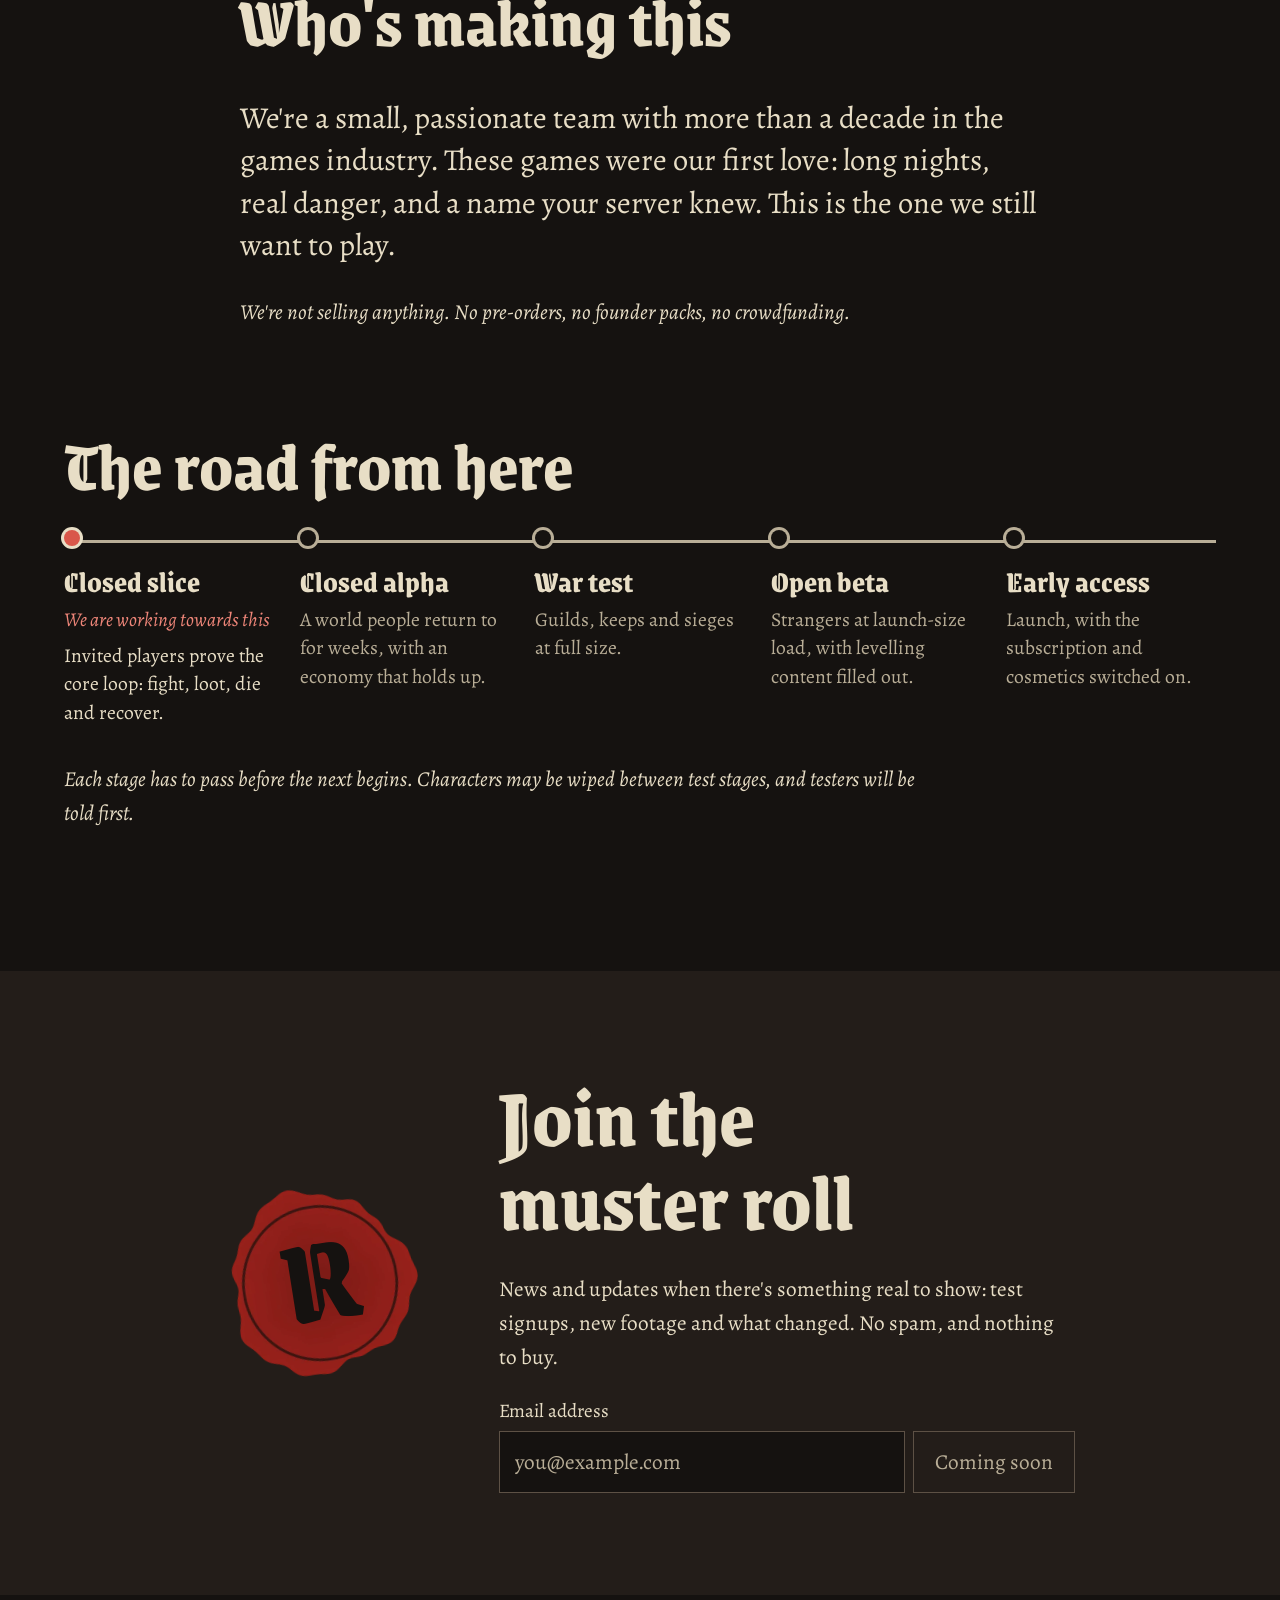
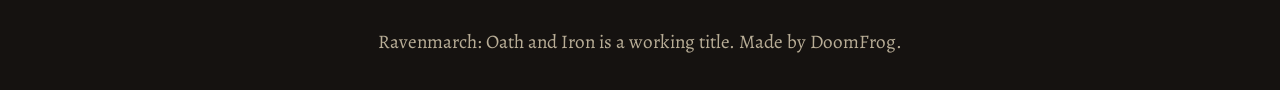
==== commit 3f574e6d: "Move ravens with compositor transforms" ====
--- a/index.html
+++ b/index.html
@@ -15,7 +15,7 @@
 <meta name="theme-color" content="#151210">
 <link rel="icon" href="assets/art/emblem.png" type="image/png">
 <link rel="preload" href="assets/fonts/grenze-gotisch-latin-800-normal.woff2" as="font" type="font/woff2" crossorigin>
-<link rel="stylesheet" href="styles.css?v=2">
+<link rel="stylesheet" href="styles.css?v=3">
 </head>
 <body>
 <a class="skip" href="#doors">Skip to the page</a>
@@ -32,9 +32,9 @@
 
 <header class="decree">
   <img class="decree__plate" src="assets/art/hero.webp" width="2560" height="1439" alt="A dusk valley with a river, a distant waterfall and a lone keep on a crag, under a dusk sky.">
-  <canvas class="decree__ravens" id="ravens-back" aria-hidden="true"></canvas>
+  <div class="decree__ravens" id="ravens-back" aria-hidden="true"></div>
   <img class="decree__plate" id="hero-keep" src="assets/art/hero-keep.webp" width="2560" height="1439" alt="">
-  <canvas class="decree__ravens" id="ravens-front" aria-hidden="true"></canvas>
+  <div class="decree__ravens" id="ravens-front" aria-hidden="true"></div>
   <div class="decree__words">
     <h1 class="decree__logo"><img src="assets/art/logo.webp?v=2" width="1500" height="451" alt="Ravenmarch: Oath and Iron"></h1>
     <p class="decree__pitch">A first-person fantasy MMO of danger, reputation and player-held land, made for people who never got over the old online worlds.</p>
@@ -110,6 +110,6 @@
 <footer>
   <p>Ravenmarch: Oath and Iron is a working title. Made by DoomFrog.</p>
 </footer>
-<script src="main.js?v=13" defer></script>
+<script src="main.js?v=14" defer></script>
 </body>
 </html>
--- a/styles.css
+++ b/styles.css
@@ -33,7 +33,9 @@
 
 .decree { position: relative; min-height: 100svh; display: flex; align-items: flex-end; overflow: hidden; isolation: isolate; }
 .decree__plate { position: absolute; inset: 0; width: 100%; height: 100%; max-width: none; object-fit: cover; object-position: 62% 60%; z-index: -1; }
-.decree__ravens { position: absolute; inset: 0 0 auto; width: 100%; height: 72%; z-index: -1; pointer-events: none; }
+.decree__ravens { position: absolute; inset: 0 0 auto; width: 100%; height: 72%; z-index: -1; pointer-events: none; overflow: hidden; }
+.raven { position: absolute; left: -32px; top: -45px; width: 64px; height: 90px; will-change: transform; background: url("assets/art/ravens/raven_sheet.webp?v=2") 0 0 / 800% 100% no-repeat; }
+.raven--glide { background-image: url("assets/art/ravens/raven_glide.webp?v=2"); background-size: 100% auto; background-position: 0 center; left: -48px; top: -26px; width: 96px; height: 52px; }
 .decree__words { padding: var(--gutter); padding-bottom: clamp(2rem, 6vh, 4.5rem); max-width: 54rem; }
 .decree h1 { font-size: clamp(4.6rem, 10vw, 11.5rem); letter-spacing: -.01em; line-height: .84; }
 .decree__sub { font-family: var(--cut); font-weight: 500; font-size: clamp(1.9rem, 1.4rem + 2vw, 3.4rem); margin: .1em 0 .55em; }
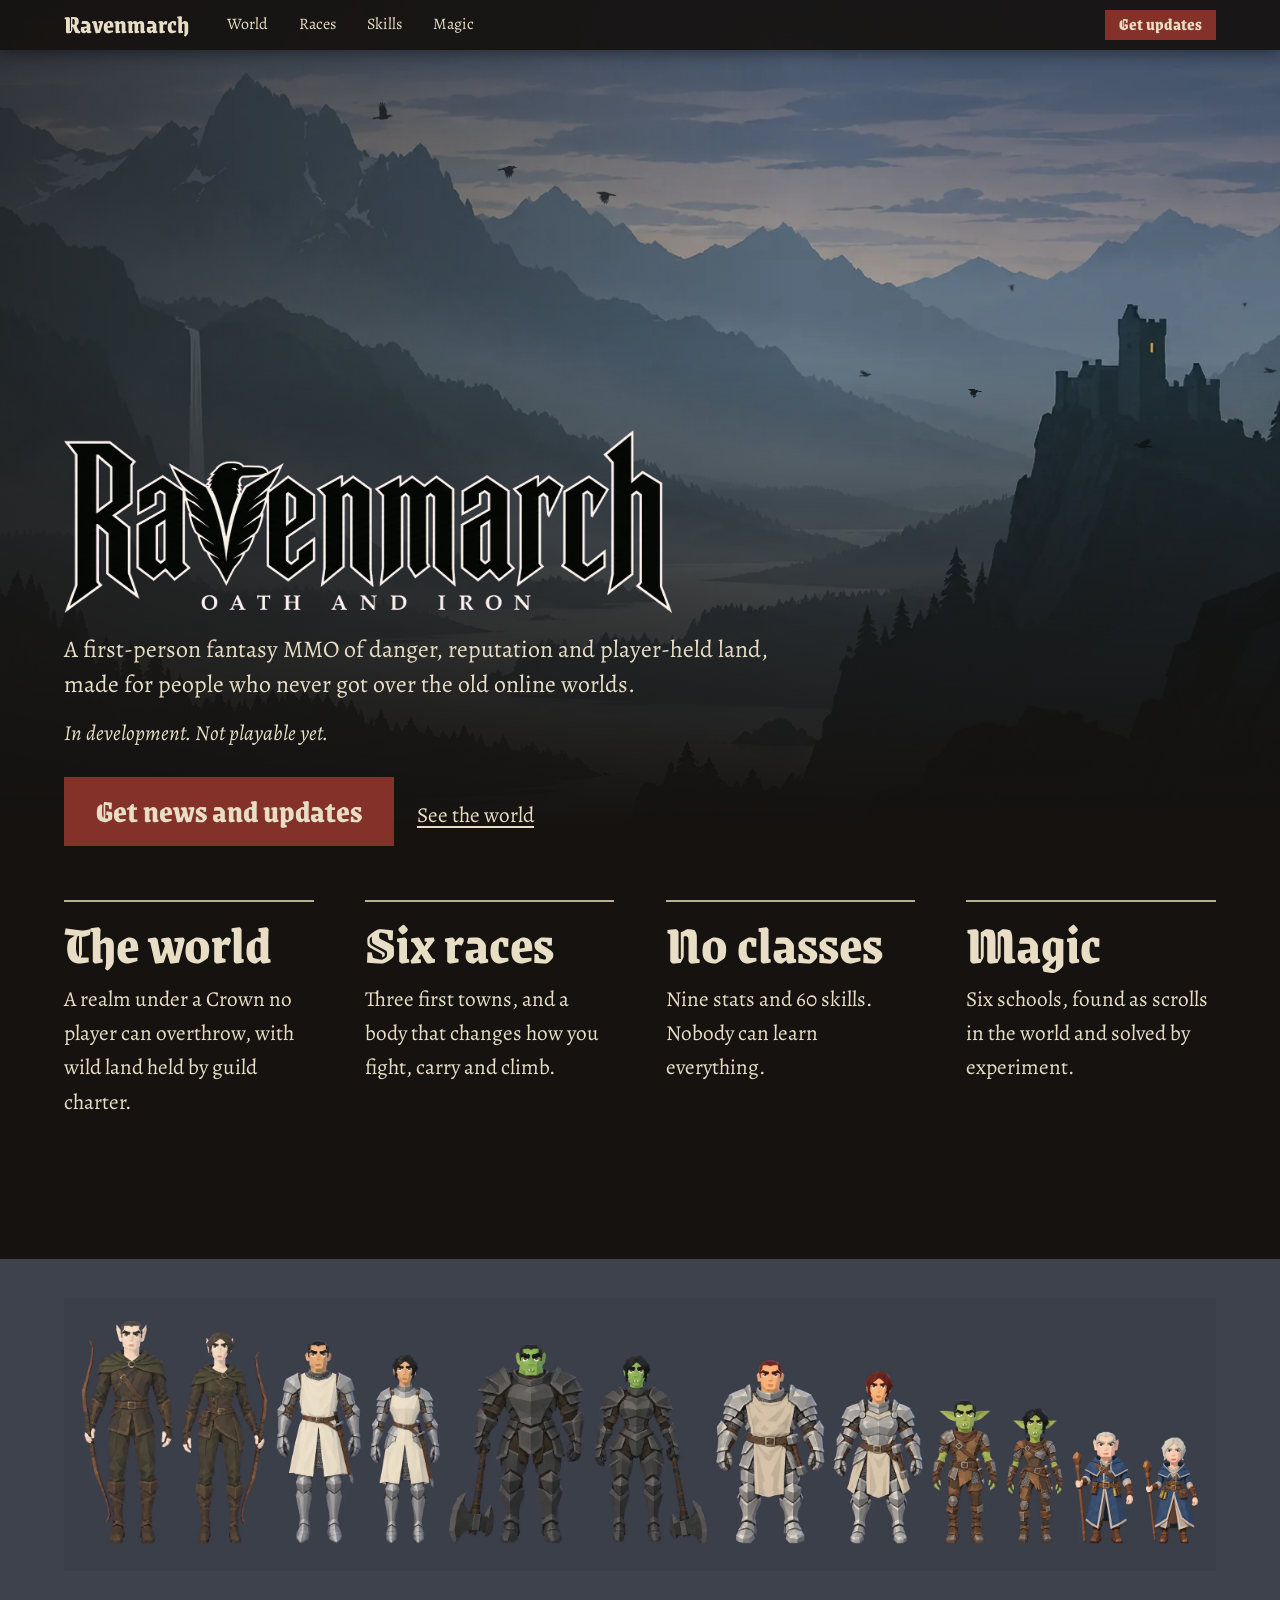
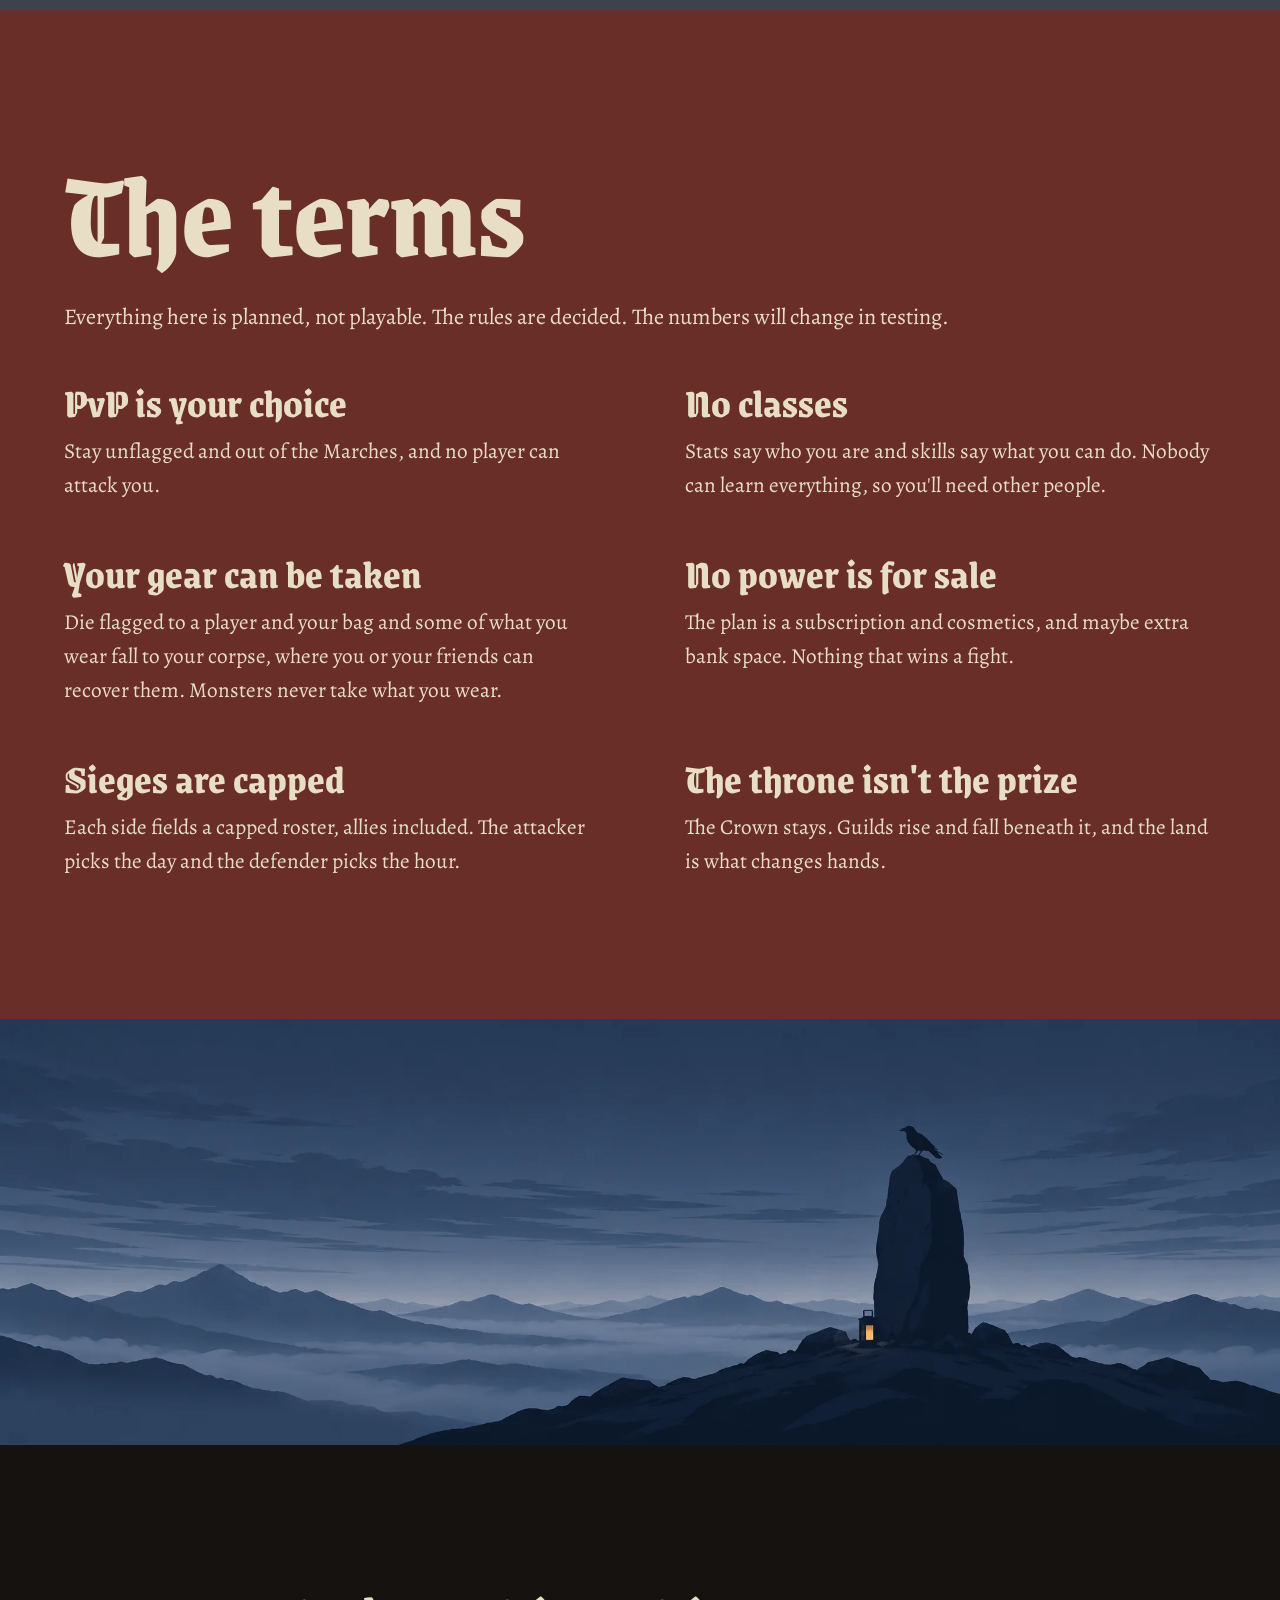
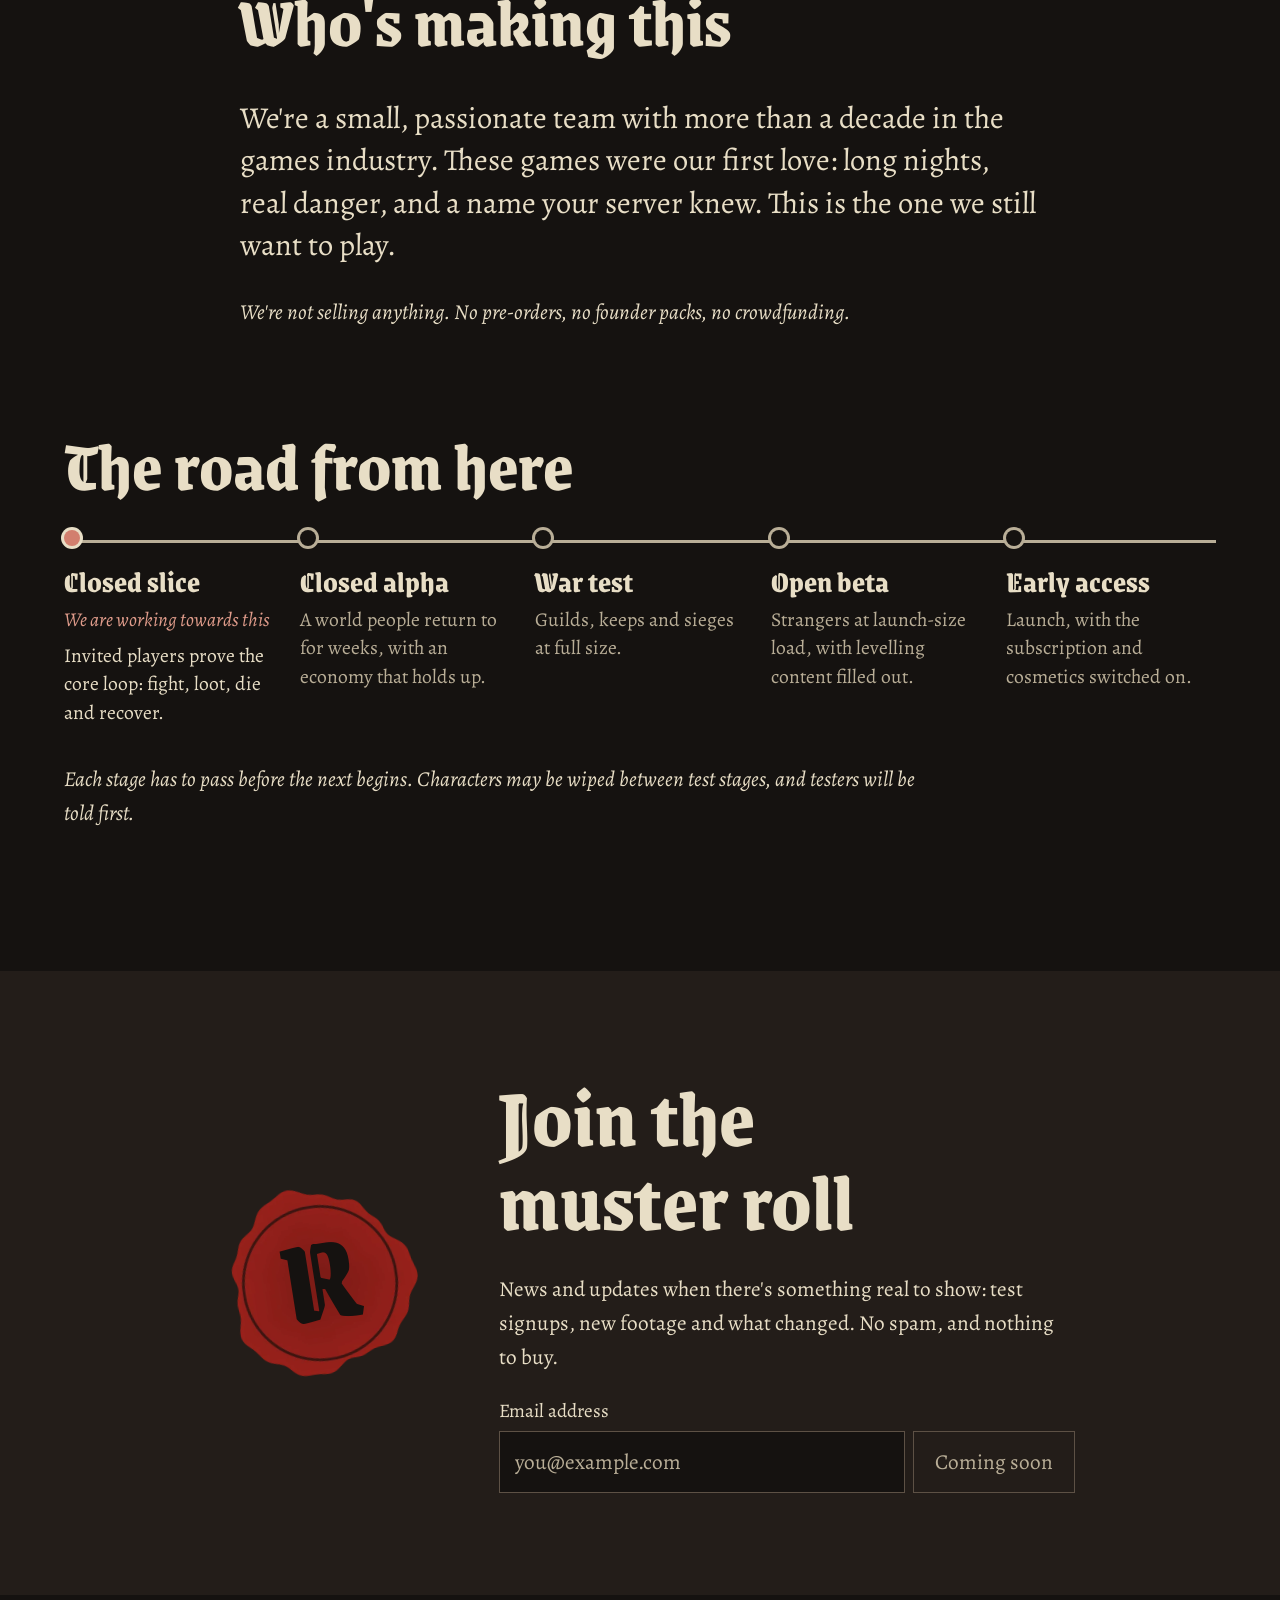
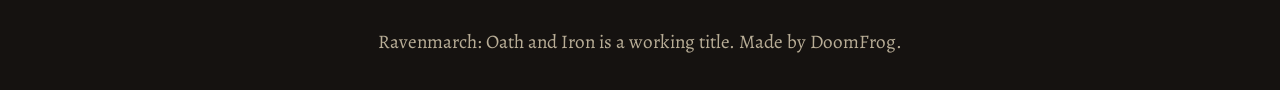
==== commit 9caaafb3: "Soften the site reds" ====
--- a/index.html
+++ b/index.html
@@ -15,7 +15,7 @@
 <meta name="theme-color" content="#151210">
 <link rel="icon" href="assets/art/emblem.png" type="image/png">
 <link rel="preload" href="assets/fonts/grenze-gotisch-latin-800-normal.woff2" as="font" type="font/woff2" crossorigin>
-<link rel="stylesheet" href="styles.css?v=3">
+<link rel="stylesheet" href="styles.css?v=5">
 </head>
 <body>
 <a class="skip" href="#doors">Skip to the page</a>
--- a/styles.css
+++ b/styles.css
@@ -9,8 +9,9 @@
   --char: #231d19;
   --bone: #e8dec6;
   --bone-dim: #b9ae97;
-  --oxblood: #92201a;
-  --oxblood-lit: #d9574a;
+  --oxblood: #843129;
+  --wine: #6a2e28;
+  --oxblood-lit: #d27f6e;
   --gutter: clamp(1.25rem, 5vw, 5rem);
   --section: clamp(5rem, 11vw, 10rem);
   --cut: "Grenze Gotisch", serif;
@@ -49,7 +50,7 @@
 .decree__words .decree__credit { position: absolute; right: var(--gutter); bottom: 1rem; margin: 0; font-size: .8rem; font-style: italic; color: var(--bone); }
 
 .press { display: inline-block; background: var(--oxblood); color: var(--bone); font-family: var(--cut); font-weight: 800; font-size: 1.5em; line-height: 1; padding: .55em 1em .6em; text-decoration: none; transition: background-color .2s, transform .15s; }
-.press:hover { background: #ad2a22; }
+.press:hover { background: #9a3f33; }
 .press:active { transform: translateY(2px); }
 
 .realm { display: grid; grid-template-columns: minmax(0, 1fr) minmax(0, 1.05fr); gap: clamp(2.5rem, 6vw, 6rem); align-items: start; padding: var(--section) var(--gutter); max-width: 92rem; margin: 0 auto; }
@@ -70,7 +71,7 @@
 .names { pointer-events: none; font-family: var(--cut); font-weight: 800; font-size: 32px; fill: var(--bone); paint-order: stroke; stroke: var(--soot); stroke-width: 9px; stroke-linejoin: round; }
 .map figcaption { margin-top: .6rem; font-style: italic; font-size: .85em; color: var(--bone-dim); text-align: center; }
 
-.terms { padding: var(--section) var(--gutter); background: var(--oxblood); }
+.terms { padding: var(--section) var(--gutter); background: var(--wine); }
 .terms > * { max-width: 78rem; margin-left: auto; margin-right: auto; }
 .terms h2 { font-size: clamp(3.4rem, 2rem + 7vw, 8rem); margin-bottom: .2em; }
 .terms__note { font-size: 1.05em; margin-bottom: 3rem; }
@@ -100,7 +101,7 @@
 .bar nav { display: flex; gap: clamp(.9rem, 2.4vw, 2rem); margin-right: auto; font-size: 1rem; }
 .bar nav a:hover, .bar nav a[aria-current="page"] { text-decoration: underline; text-underline-offset: .3em; }
 .bar .bar__news { background: var(--oxblood); padding: .35em .8em .4em; font-family: var(--cut); font-weight: 800; font-size: 1.1rem; line-height: 1; white-space: nowrap; }
-.bar .bar__news:hover { background: #ad2a22; }
+.bar .bar__news:hover { background: #9a3f33; }
 
 .doors { display: grid; grid-template-columns: repeat(4, minmax(0, 1fr)); gap: clamp(1.5rem, 4vw, 3.5rem); padding: 0 var(--gutter) var(--section); max-width: 92rem; margin: 0 auto; }
 .doors a { color: var(--bone); text-decoration: none; padding-top: 1rem; background: linear-gradient(var(--bone-dim), var(--bone-dim)) left top / 100% 2px no-repeat; }
@@ -124,7 +125,7 @@
 .carousel__stage { grid-column: 2; }
 .carousel__arrow { display: grid; place-items: center; width: 3.6rem; height: 3.6rem; padding: .7rem; background: var(--oxblood); color: var(--bone); border: 0; border-radius: 50%; cursor: pointer; transition: background-color .2s; }
 .carousel__arrow[hidden] { display: none; }
-.carousel__arrow:hover { background: #ad2a22; }
+.carousel__arrow:hover { background: #9a3f33; }
 .carousel__arrow svg { width: 100%; height: 100%; }
 
 .stats { list-style: none; margin: 1.2rem auto 0; padding: 0; width: min(100%, 26rem); display: grid; gap: .22rem; text-align: left; font-size: .85em; line-height: 1.2; }
@@ -230,7 +231,7 @@
 .road li::before { content: ""; position: absolute; top: -.6rem; left: 0; width: 1rem; height: 1rem; background: var(--soot); box-shadow: 0 0 0 3px var(--bone-dim); border-radius: 50%; }
 .road h3 { font-size: 1.9rem; margin-bottom: .3em; }
 .road__here::before { background: var(--oxblood-lit) !important; box-shadow: 0 0 0 3px var(--bone) !important; }
-.road__now { color: #ef8679; font-style: italic; margin: 0 0 .4em; }
+.road__now { color: #e09c8b; font-style: italic; margin: 0 0 .4em; }
 .road li p:last-child { margin: 0; }
 .road li:not(.road__here) { color: var(--bone-dim); }
 .road li:not(.road__here) h3 { color: var(--bone); }
